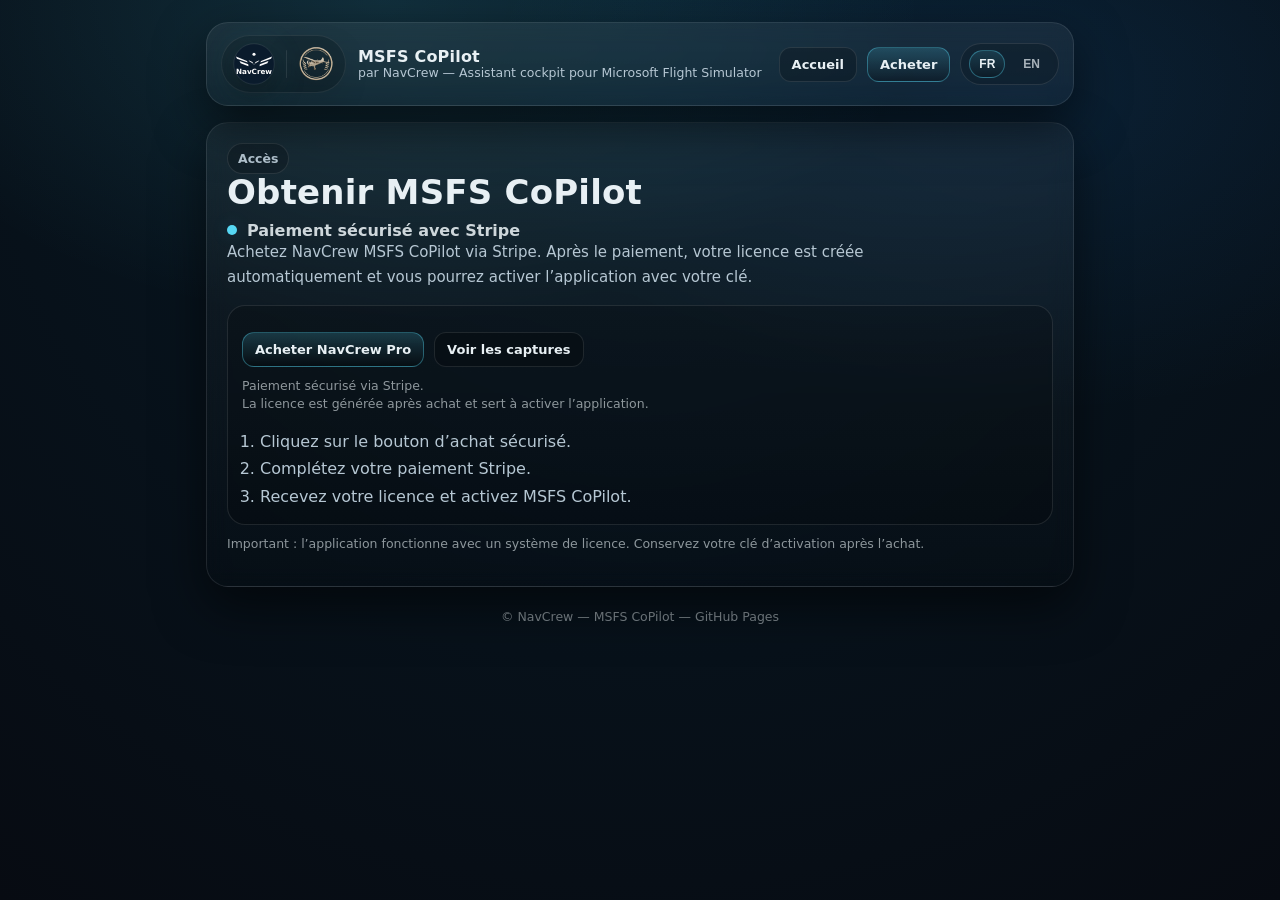
==== download.html @ f7ea8047 "Update download.html" ====
<!DOCTYPE html>
<html lang="fr">
<head>
  <meta charset="UTF-8" />
  <meta name="viewport" content="width=device-width, initial-scale=1" />
  <title>Téléchargement — MSFS CoPilot</title>
  <meta name="description" content="Téléchargement MSFS CoPilot — NavCrew" />
  <meta name="robots" content="noindex" />

  <style>
    :root{
      --bg0:#070b12;
      --bg1:#071a26;
      --stroke:rgba(255,255,255,.10);
      --text:#e8f0f4;
      --muted:#b6c7d3;
      --shadow: 0 20px 50px rgba(0,0,0,.55);
      --max:900px;
    }
    *{box-sizing:border-box}
    html,body{height:100%}
    body{
      margin:0;
      font-family:system-ui,-apple-system,Segoe UI,Roboto,Arial,sans-serif;
      color:var(--text);
      background:
        radial-gradient(900px 540px at 30% 0%, rgba(91,226,255,.12), transparent 60%),
        radial-gradient(900px 540px at 80% 10%, rgba(43,147,255,.10), transparent 60%),
        radial-gradient(circle at top, var(--bg1), var(--bg0));
      overflow-x:hidden;
    }
    a{color:inherit;text-decoration:none}
    .wrap{max-width:var(--max); margin:0 auto; padding:22px 16px 70px;}

    .top{
      display:flex; align-items:center; justify-content:space-between; gap:14px;
      padding:12px 14px;
      border:1px solid var(--stroke);
      border-radius:22px;
      background:linear-gradient(180deg, rgba(255,255,255,.06), rgba(255,255,255,.03));
      box-shadow:var(--shadow);
      backdrop-filter: blur(10px);
      position:sticky; top:12px; z-index:20;
    }
    .brand{display:flex; align-items:center; gap:12px; min-width:0;}
    .logos{
      display:flex; align-items:center; gap:10px;
      padding:6px 10px;
      border:1px solid rgba(255,255,255,.08);
      background:rgba(0,0,0,.16);
      border-radius:999px;
    }
    .logos .sep{width:1px;height:28px;background:rgba(255,255,255,.10);border-radius:99px;}
    .logoNC{
      width:44px;height:44px;object-fit:contain;border-radius:50%;
      filter: drop-shadow(0 10px 16px rgba(0,0,0,.55)) drop-shadow(0 0 18px rgba(91,226,255,.12));
      opacity:.99;
    }
    .logoApp{width:38px;height:38px;object-fit:contain;filter: drop-shadow(0 10px 16px rgba(0,0,0,.55));}
    .t{display:flex; flex-direction:column; min-width:0;}
    .name{font-weight:900; letter-spacing:.2px; line-height:1.08}
    .sub{color:var(--muted); font-size:12.5px; line-height:1.25; white-space:normal}

    .nav{display:flex; gap:10px; flex-wrap:wrap; justify-content:flex-end; align-items:center;}

    .btn{
      display:inline-flex; align-items:center; justify-content:center;
      padding:9px 12px; border-radius:12px; border:1px solid var(--stroke);
      background:rgba(0,0,0,.22); font-weight:800; font-size:13px;
      user-select:none;
      cursor:pointer;
    }
    .btn.primary{
      border-color:rgba(91,226,255,.35);
      background:linear-gradient(180deg, rgba(91,226,255,.18), rgba(0,0,0,.25));
      color:var(--text);
    }
    .btn.primary:hover{opacity:.93}

    .pill{
      display:inline-flex;
      padding:7px 10px;
      border-radius:999px;
      border:1px solid var(--stroke);
      background:rgba(0,0,0,.18);
      color:var(--muted);
      font-size:12.5px;
      font-weight:900;
    }

    .lang{
      display:flex; align-items:center; gap:8px;
      padding:6px 8px;
      border:1px solid rgba(255,255,255,.10);
      background:rgba(0,0,0,.18);
      border-radius:999px;
    }
    .lang button{
      appearance:none;
      border:1px solid transparent;
      background:transparent;
      color:rgba(232,240,244,.70);
      font-weight:900;
      font-size:12px;
      padding:6px 9px;
      border-radius:999px;
      cursor:pointer;
    }
    .lang button:hover{
      color:var(--text);
      border-color:var(--stroke);
      background:rgba(0,0,0,.18);
    }
    .lang button.active{
      color:var(--text);
      border-color:rgba(91,226,255,.35);
      background:linear-gradient(180deg, rgba(91,226,255,.14), rgba(0,0,0,.18));
    }

    .panel{
      margin-top:16px;
      border:1px solid var(--stroke);
      border-radius:22px;
      background:linear-gradient(180deg, rgba(255,255,255,.05), rgba(0,0,0,.12));
      box-shadow:var(--shadow);
      backdrop-filter: blur(10px);
      padding:20px;
    }

    h1{margin:0 0 10px; font-size:34px; letter-spacing:.2px; line-height:1.08}
    .lead{margin:0; color:var(--muted); font-size:15px; line-height:1.7; max-width:75ch;}

    .box{
      margin-top:14px;
      border:1px solid rgba(255,255,255,.10);
      background:rgba(0,0,0,.18);
      border-radius:18px;
      padding:14px;
    }
    .row{display:flex; gap:10px; flex-wrap:wrap; align-items:center; margin-top:12px;}
    .hint{color:rgba(232,240,244,.60); font-size:12.5px; line-height:1.5; margin-top:10px;}
    .status{
      display:flex; align-items:center; gap:10px;
      margin-top:10px;
      color:rgba(232,240,244,.88);
      font-weight:900;
    }
    .dot{
      width:10px; height:10px; border-radius:999px;
      background:rgba(91,226,255,.95);
      box-shadow: 0 0 18px rgba(91,226,255,.18);
    }
    code{
      background:rgba(255,255,255,.06);
      border:1px solid rgba(255,255,255,.10);
      padding:2px 6px;
      border-radius:8px;
      color:rgba(232,240,244,.85);
    }

    .steps{
      margin:14px 0 0;
      padding-left:18px;
      color:var(--muted);
      line-height:1.7;
    }

    footer{margin-top:22px; text-align:center; color:rgba(232,240,244,.55); font-size:12.5px}

    @media (max-width: 760px){
      .top{flex-direction:column; align-items:stretch; gap:10px;}
      .brand{width:100%;}
      .nav{width:100%; justify-content:space-between;}
      .btn{padding:8px 10px; border-radius:999px;}
    }
  </style>
</head>

<body>
  <div class="wrap">
    <div class="top">
      <div class="brand">
        <div class="logos" aria-label="NavCrew et MSFS CoPilot">
          <img class="logoNC" src="./navcrew-badge-round-name.svg" alt="NavCrew" />
          <span class="sep" aria-hidden="true"></span>
          <img class="logoApp" src="./logo.png" alt="Logo MSFS CoPilot" />
        </div>
        <div class="t">
          <div class="name">MSFS CoPilot</div>
          <div class="sub" data-i18n="header_sub">par NavCrew — Assistant cockpit pour Microsoft Flight Simulator</div>
        </div>
      </div>

      <div class="nav">
        <a class="btn" href="./index.html" data-i18n="nav_home">Accueil</a>
        <a class="btn primary" href="https://buy.stripe.com/bJefZg9vOaWG3oobXsbbG00" target="_blank" rel="noopener" data-i18n="nav_buy">Acheter</a>

        <div class="lang" aria-label="Language">
          <button type="button" id="btn-fr" class="active">FR</button>
          <button type="button" id="btn-en">EN</button>
        </div>
      </div>
    </div>

    <div class="panel">
      <div class="pill" data-i18n="pill">Accès</div>
      <h1 data-i18n="title">Obtenir MSFS CoPilot</h1>

      <div class="status"><span class="dot"></span><span data-i18n="status">Paiement sécurisé avec Stripe</span></div>

      <p class="lead" data-i18n="lead">
        Achetez NavCrew MSFS CoPilot via Stripe. Après le paiement, votre licence est créée automatiquement et vous pourrez activer l’application avec votre clé.
      </p>

      <div class="box">
        <div class="row">
          <a class="btn primary" href="https://buy.stripe.com/bJefZg9vOaWG3oobXsbbG00" target="_blank" rel="noopener" data-i18n="btn_buy">
            Acheter NavCrew Pro
          </a>
          <a class="btn" href="./screenshots.html" data-i18n="btn_screens">Voir les captures</a>
        </div>

        <div class="hint" data-i18n-html="hint">
          Paiement sécurisé via Stripe.<br/>
          La licence est générée après achat et sert à activer l’application.
        </div>

        <ol class="steps">
          <li data-i18n="step1">Cliquez sur le bouton d’achat sécurisé.</li>
          <li data-i18n="step2">Complétez votre paiement Stripe.</li>
          <li data-i18n="step3">Recevez votre licence et activez MSFS CoPilot.</li>
        </ol>
      </div>

      <p class="hint" data-i18n="note">
        Important : l’application fonctionne avec un système de licence. Conservez votre clé d’activation après l’achat.
      </p>
    </div>

    <footer data-i18n="footer">© NavCrew — MSFS CoPilot — GitHub Pages</footer>
  </div>

  <script>
    (function(){
      const translations = {
        fr: {
          header_sub: "par NavCrew — Assistant cockpit pour Microsoft Flight Simulator",
          nav_home: "Accueil",
          nav_buy: "Acheter",
          pill: "Accès",
          title: "Obtenir MSFS CoPilot",
          status: "Paiement sécurisé avec Stripe",
          lead: "Achetez NavCrew MSFS CoPilot via Stripe. Après le paiement, votre licence est créée automatiquement et vous pourrez activer l’application avec votre clé.",
          btn_buy: "Acheter NavCrew Pro",
          btn_screens: "Voir les captures",
          hint: "Paiement sécurisé via Stripe.<br/>La licence est générée après achat et sert à activer l’application.",
          step1: "Cliquez sur le bouton d’achat sécurisé.",
          step2: "Complétez votre paiement Stripe.",
          step3: "Recevez votre licence et activez MSFS CoPilot.",
          note: "Important : l’application fonctionne avec un système de licence. Conservez votre clé d’activation après l’achat.",
          footer: "© NavCrew — MSFS CoPilot — GitHub Pages"
        },
        en: {
          header_sub: "by NavCrew — Cockpit assistant for Microsoft Flight Simulator",
          nav_home: "Home",
          nav_buy: "Buy",
          pill: "Access",
          title: "Get MSFS CoPilot",
          status: "Secure payment with Stripe",
          lead: "Buy NavCrew MSFS CoPilot through Stripe. After payment, your license is created automatically and you can activate the app with your key.",
          btn_buy: "Buy NavCrew Pro",
          btn_screens: "View screenshots",
          hint: "Secure payment via Stripe.<br/>Your license is generated after purchase and is used to activate the application.",
          step1: "Click the secure purchase button.",
          step2: "Complete your Stripe payment.",
          step3: "Receive your license and activate MSFS CoPilot.",
          note: "Important: the application uses a license system. Keep your activation key after purchase.",
          footer: "© NavCrew — MSFS CoPilot — GitHub Pages"
        }
      };

      function applyLanguage(lang){
        const dict = translations[lang] || translations.fr;
        document.documentElement.setAttribute("lang", lang);

        document.querySelectorAll("[data-i18n]").forEach(el=>{
          const key = el.getAttribute("data-i18n");
          if(dict[key] !== undefined) el.textContent = dict[key];
        });

        document.querySelectorAll("[data-i18n-html]").forEach(el=>{
          const key = el.getAttribute("data-i18n-html");
          if(dict[key] !== undefined) el.innerHTML = dict[key];
        });

        const fr = document.getElementById("btn-fr");
        const en = document.getElementById("btn-en");
        if(fr && en){
          fr.classList.toggle("active", lang === "fr");
          en.classList.toggle("active", lang === "en");
        }

        try{ localStorage.setItem("msfs_lang", lang); }catch(e){}
      }

      function initLanguage(){
        let lang = "fr";
        try{ lang = localStorage.getItem("msfs_lang") || "fr"; }catch(e){}
        if(!translations[lang]) lang = "fr";
        applyLanguage(lang);
      }

      document.addEventListener("DOMContentLoaded", ()=>{
        initLanguage();
        const fr = document.getElementById("btn-fr");
        const en = document.getElementById("btn-en");
        if(fr) fr.addEventListener("click", ()=>applyLanguage("fr"));
        if(en) en.addEventListener("click", ()=>applyLanguage("en"));
      });
    })();
  </script>
</body>
</html>
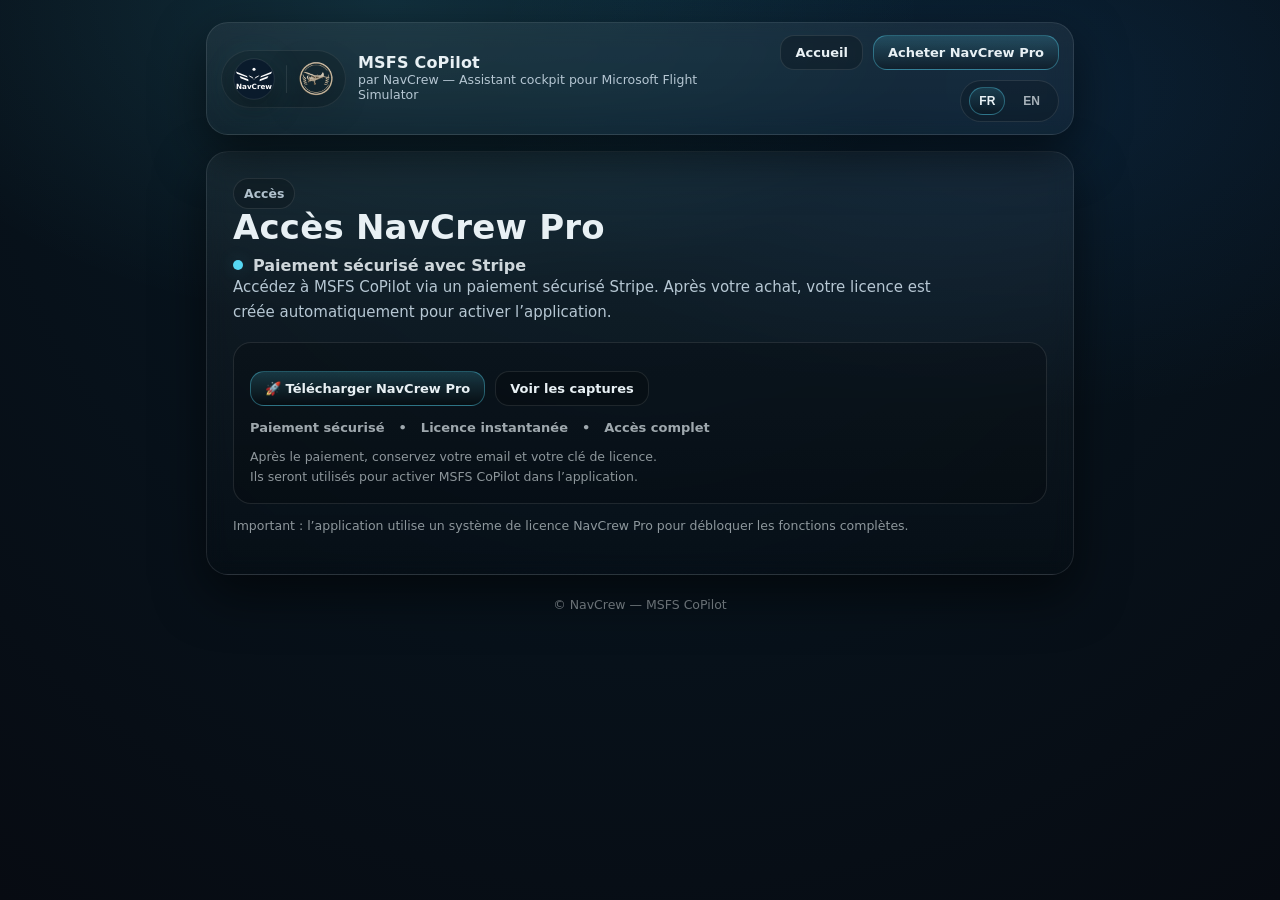
==== commit 6c90d0e2: "Update download.html" ====
--- a/download.html
+++ b/download.html
@@ -14,11 +14,13 @@
       --stroke:rgba(255,255,255,.10);
       --text:#e8f0f4;
       --muted:#b6c7d3;
-      --shadow: 0 20px 50px rgba(0,0,0,.55);
+      --shadow:0 20px 50px rgba(0,0,0,.55);
       --max:900px;
     }
+
     *{box-sizing:border-box}
     html,body{height:100%}
+
     body{
       margin:0;
       font-family:system-ui,-apple-system,Segoe UI,Roboto,Arial,sans-serif;
@@ -29,53 +31,123 @@
         radial-gradient(circle at top, var(--bg1), var(--bg0));
       overflow-x:hidden;
     }
+
     a{color:inherit;text-decoration:none}
-    .wrap{max-width:var(--max); margin:0 auto; padding:22px 16px 70px;}
+
+    .wrap{
+      max-width:var(--max);
+      margin:0 auto;
+      padding:22px 16px 70px;
+    }
 
     .top{
-      display:flex; align-items:center; justify-content:space-between; gap:14px;
+      display:flex;
+      align-items:center;
+      justify-content:space-between;
+      gap:14px;
       padding:12px 14px;
       border:1px solid var(--stroke);
       border-radius:22px;
       background:linear-gradient(180deg, rgba(255,255,255,.06), rgba(255,255,255,.03));
       box-shadow:var(--shadow);
-      backdrop-filter: blur(10px);
-      position:sticky; top:12px; z-index:20;
-    }
-    .brand{display:flex; align-items:center; gap:12px; min-width:0;}
+      backdrop-filter:blur(10px);
+      position:sticky;
+      top:12px;
+      z-index:20;
+    }
+
+    .brand{
+      display:flex;
+      align-items:center;
+      gap:12px;
+      min-width:0;
+    }
+
     .logos{
-      display:flex; align-items:center; gap:10px;
+      display:flex;
+      align-items:center;
+      gap:10px;
       padding:6px 10px;
       border:1px solid rgba(255,255,255,.08);
       background:rgba(0,0,0,.16);
       border-radius:999px;
     }
-    .logos .sep{width:1px;height:28px;background:rgba(255,255,255,.10);border-radius:99px;}
+
+    .logos .sep{
+      width:1px;
+      height:28px;
+      background:rgba(255,255,255,.10);
+      border-radius:99px;
+    }
+
     .logoNC{
-      width:44px;height:44px;object-fit:contain;border-radius:50%;
-      filter: drop-shadow(0 10px 16px rgba(0,0,0,.55)) drop-shadow(0 0 18px rgba(91,226,255,.12));
+      width:44px;
+      height:44px;
+      object-fit:contain;
+      border-radius:50%;
+      filter:drop-shadow(0 10px 16px rgba(0,0,0,.55)) drop-shadow(0 0 18px rgba(91,226,255,.12));
       opacity:.99;
     }
-    .logoApp{width:38px;height:38px;object-fit:contain;filter: drop-shadow(0 10px 16px rgba(0,0,0,.55));}
-    .t{display:flex; flex-direction:column; min-width:0;}
-    .name{font-weight:900; letter-spacing:.2px; line-height:1.08}
-    .sub{color:var(--muted); font-size:12.5px; line-height:1.25; white-space:normal}
-
-    .nav{display:flex; gap:10px; flex-wrap:wrap; justify-content:flex-end; align-items:center;}
+
+    .logoApp{
+      width:38px;
+      height:38px;
+      object-fit:contain;
+      filter:drop-shadow(0 10px 16px rgba(0,0,0,.55));
+    }
+
+    .t{
+      display:flex;
+      flex-direction:column;
+      min-width:0;
+    }
+
+    .name{
+      font-weight:900;
+      letter-spacing:.2px;
+      line-height:1.08;
+    }
+
+    .sub{
+      color:var(--muted);
+      font-size:12.5px;
+      line-height:1.25;
+      white-space:normal;
+    }
+
+    .nav{
+      display:flex;
+      gap:10px;
+      flex-wrap:wrap;
+      justify-content:flex-end;
+      align-items:center;
+    }
 
     .btn{
-      display:inline-flex; align-items:center; justify-content:center;
-      padding:9px 12px; border-radius:12px; border:1px solid var(--stroke);
-      background:rgba(0,0,0,.22); font-weight:800; font-size:13px;
+      display:inline-flex;
+      align-items:center;
+      justify-content:center;
+      padding:9px 14px;
+      border-radius:14px;
+      border:1px solid var(--stroke);
+      background:rgba(0,0,0,.22);
+      font-weight:800;
+      font-size:13px;
       user-select:none;
       cursor:pointer;
-    }
+      transition:opacity .15s ease, transform .15s ease, border-color .15s ease;
+    }
+
+    .btn:hover{
+      opacity:.96;
+      transform:translateY(-1px);
+    }
+
     .btn.primary{
       border-color:rgba(91,226,255,.35);
       background:linear-gradient(180deg, rgba(91,226,255,.18), rgba(0,0,0,.25));
       color:var(--text);
     }
-    .btn.primary:hover{opacity:.93}
 
     .pill{
       display:inline-flex;
@@ -89,12 +161,15 @@
     }
 
     .lang{
-      display:flex; align-items:center; gap:8px;
+      display:flex;
+      align-items:center;
+      gap:8px;
       padding:6px 8px;
       border:1px solid rgba(255,255,255,.10);
       background:rgba(0,0,0,.18);
       border-radius:999px;
     }
+
     .lang button{
       appearance:none;
       border:1px solid transparent;
@@ -106,11 +181,13 @@
       border-radius:999px;
       cursor:pointer;
     }
+
     .lang button:hover{
       color:var(--text);
       border-color:var(--stroke);
       background:rgba(0,0,0,.18);
     }
+
     .lang button.active{
       color:var(--text);
       border-color:rgba(91,226,255,.35);
@@ -123,55 +200,103 @@
       border-radius:22px;
       background:linear-gradient(180deg, rgba(255,255,255,.05), rgba(0,0,0,.12));
       box-shadow:var(--shadow);
-      backdrop-filter: blur(10px);
-      padding:20px;
-    }
-
-    h1{margin:0 0 10px; font-size:34px; letter-spacing:.2px; line-height:1.08}
-    .lead{margin:0; color:var(--muted); font-size:15px; line-height:1.7; max-width:75ch;}
+      backdrop-filter:blur(10px);
+      padding:26px;
+    }
+
+    h1{
+      margin:0 0 10px;
+      font-size:34px;
+      letter-spacing:.2px;
+      line-height:1.08;
+    }
+
+    .lead{
+      margin:0;
+      color:var(--muted);
+      font-size:15px;
+      line-height:1.7;
+      max-width:75ch;
+    }
 
     .box{
-      margin-top:14px;
+      margin-top:16px;
       border:1px solid rgba(255,255,255,.10);
       background:rgba(0,0,0,.18);
       border-radius:18px;
-      padding:14px;
-    }
-    .row{display:flex; gap:10px; flex-wrap:wrap; align-items:center; margin-top:12px;}
-    .hint{color:rgba(232,240,244,.60); font-size:12.5px; line-height:1.5; margin-top:10px;}
+      padding:16px;
+    }
+
+    .row{
+      display:flex;
+      gap:10px;
+      flex-wrap:wrap;
+      align-items:center;
+      margin-top:12px;
+    }
+
+    .hint{
+      color:rgba(232,240,244,.60);
+      font-size:12.5px;
+      line-height:1.6;
+      margin-top:12px;
+    }
+
     .status{
-      display:flex; align-items:center; gap:10px;
+      display:flex;
+      align-items:center;
+      gap:10px;
       margin-top:10px;
       color:rgba(232,240,244,.88);
       font-weight:900;
     }
+
     .dot{
-      width:10px; height:10px; border-radius:999px;
+      width:10px;
+      height:10px;
+      border-radius:999px;
       background:rgba(91,226,255,.95);
-      box-shadow: 0 0 18px rgba(91,226,255,.18);
-    }
-    code{
-      background:rgba(255,255,255,.06);
-      border:1px solid rgba(255,255,255,.10);
-      padding:2px 6px;
-      border-radius:8px;
-      color:rgba(232,240,244,.85);
-    }
-
-    .steps{
-      margin:14px 0 0;
-      padding-left:18px;
-      color:var(--muted);
-      line-height:1.7;
-    }
-
-    footer{margin-top:22px; text-align:center; color:rgba(232,240,244,.55); font-size:12.5px}
+      box-shadow:0 0 18px rgba(91,226,255,.18);
+    }
+
+    .features{
+      display:flex;
+      flex-wrap:wrap;
+      gap:14px;
+      margin-top:14px;
+      color:rgba(232,240,244,.68);
+      font-size:13px;
+      font-weight:700;
+    }
+
+    footer{
+      margin-top:22px;
+      text-align:center;
+      color:rgba(232,240,244,.55);
+      font-size:12.5px;
+    }
 
     @media (max-width: 760px){
-      .top{flex-direction:column; align-items:stretch; gap:10px;}
-      .brand{width:100%;}
-      .nav{width:100%; justify-content:space-between;}
-      .btn{padding:8px 10px; border-radius:999px;}
+      .top{
+        flex-direction:column;
+        align-items:stretch;
+        gap:10px;
+      }
+
+      .brand{width:100%}
+      .nav{
+        width:100%;
+        justify-content:space-between;
+      }
+
+      .btn{
+        padding:8px 10px;
+        border-radius:999px;
+      }
+
+      h1{
+        font-size:28px;
+      }
     }
   </style>
 </head>
@@ -193,7 +318,7 @@
 
       <div class="nav">
         <a class="btn" href="./index.html" data-i18n="nav_home">Accueil</a>
-        <a class="btn primary" href="https://buy.stripe.com/bJefZg9vOaWG3oobXsbbG00" target="_blank" rel="noopener" data-i18n="nav_buy">Acheter</a>
+        <a class="btn primary" href="https://buy.stripe.com/bJefZg9vOaWG3oobXsbbG00" target="_blank" rel="noopener" data-i18n="nav_buy">Acheter NavCrew Pro</a>
 
         <div class="lang" aria-label="Language">
           <button type="button" id="btn-fr" class="active">FR</button>
@@ -204,12 +329,16 @@
 
     <div class="panel">
       <div class="pill" data-i18n="pill">Accès</div>
-      <h1 data-i18n="title">Obtenir MSFS CoPilot</h1>
-
-      <div class="status"><span class="dot"></span><span data-i18n="status">Paiement sécurisé avec Stripe</span></div>
+
+      <h1 data-i18n="title">Accès NavCrew Pro</h1>
+
+      <div class="status">
+        <span class="dot"></span>
+        <span data-i18n="status">Paiement sécurisé avec Stripe</span>
+      </div>
 
       <p class="lead" data-i18n="lead">
-        Achetez NavCrew MSFS CoPilot via Stripe. Après le paiement, votre licence est créée automatiquement et vous pourrez activer l’application avec votre clé.
+        Accédez à MSFS CoPilot via un paiement sécurisé Stripe. Après votre achat, votre licence est créée automatiquement pour activer l’application.
       </p>
 
       <div class="box">
@@ -217,105 +346,118 @@
           <a class="btn primary" href="https://buy.stripe.com/bJefZg9vOaWG3oobXsbbG00" target="_blank" rel="noopener" data-i18n="btn_buy">
             Acheter NavCrew Pro
           </a>
-          <a class="btn" href="./screenshots.html" data-i18n="btn_screens">Voir les captures</a>
+
+          <a class="btn" href="./screenshots.html" data-i18n="btn_screens">
+            Voir les captures
+          </a>
+        </div>
+
+        <div class="features">
+          <span data-i18n="feature1">Paiement sécurisé</span>
+          <span>•</span>
+          <span data-i18n="feature2">Licence instantanée</span>
+          <span>•</span>
+          <span data-i18n="feature3">Accès complet</span>
         </div>
 
         <div class="hint" data-i18n-html="hint">
-          Paiement sécurisé via Stripe.<br/>
-          La licence est générée après achat et sert à activer l’application.
-        </div>
-
-        <ol class="steps">
-          <li data-i18n="step1">Cliquez sur le bouton d’achat sécurisé.</li>
-          <li data-i18n="step2">Complétez votre paiement Stripe.</li>
-          <li data-i18n="step3">Recevez votre licence et activez MSFS CoPilot.</li>
-        </ol>
+          Après le paiement, conservez votre email et votre clé de licence.<br/>
+          Ils seront utilisés pour activer MSFS CoPilot dans l’application.
+        </div>
       </div>
 
       <p class="hint" data-i18n="note">
-        Important : l’application fonctionne avec un système de licence. Conservez votre clé d’activation après l’achat.
+        Important : l’application utilise un système de licence NavCrew Pro pour débloquer les fonctions complètes.
       </p>
     </div>
 
-    <footer data-i18n="footer">© NavCrew — MSFS CoPilot — GitHub Pages</footer>
+    <footer data-i18n="footer">© NavCrew — MSFS CoPilot</footer>
   </div>
 
   <script>
-    (function(){
+    (function () {
       const translations = {
         fr: {
           header_sub: "par NavCrew — Assistant cockpit pour Microsoft Flight Simulator",
           nav_home: "Accueil",
-          nav_buy: "Acheter",
+          nav_buy: "Acheter NavCrew Pro",
           pill: "Accès",
-          title: "Obtenir MSFS CoPilot",
+          title: "Accès NavCrew Pro",
           status: "Paiement sécurisé avec Stripe",
-          lead: "Achetez NavCrew MSFS CoPilot via Stripe. Après le paiement, votre licence est créée automatiquement et vous pourrez activer l’application avec votre clé.",
-          btn_buy: "Acheter NavCrew Pro",
+          lead: "Accédez à MSFS CoPilot via un paiement sécurisé Stripe. Après votre achat, votre licence est créée automatiquement pour activer l’application.",
+          btn_buy: "🚀 Télécharger NavCrew Pro",
           btn_screens: "Voir les captures",
-          hint: "Paiement sécurisé via Stripe.<br/>La licence est générée après achat et sert à activer l’application.",
-          step1: "Cliquez sur le bouton d’achat sécurisé.",
-          step2: "Complétez votre paiement Stripe.",
-          step3: "Recevez votre licence et activez MSFS CoPilot.",
-          note: "Important : l’application fonctionne avec un système de licence. Conservez votre clé d’activation après l’achat.",
-          footer: "© NavCrew — MSFS CoPilot — GitHub Pages"
+          feature1: "Paiement sécurisé",
+          feature2: "Licence instantanée",
+          feature3: "Accès complet",
+          hint: "Après le paiement, conservez votre email et votre clé de licence.<br/>Ils seront utilisés pour activer MSFS CoPilot dans l’application.",
+          note: "Important : l’application utilise un système de licence NavCrew Pro pour débloquer les fonctions complètes.",
+          footer: "© NavCrew — MSFS CoPilot"
         },
         en: {
           header_sub: "by NavCrew — Cockpit assistant for Microsoft Flight Simulator",
           nav_home: "Home",
-          nav_buy: "Buy",
+          nav_buy: "Buy NavCrew Pro",
           pill: "Access",
-          title: "Get MSFS CoPilot",
+          title: "NavCrew Pro Access",
           status: "Secure payment with Stripe",
-          lead: "Buy NavCrew MSFS CoPilot through Stripe. After payment, your license is created automatically and you can activate the app with your key.",
-          btn_buy: "Buy NavCrew Pro",
+          lead: "Access MSFS CoPilot through secure Stripe checkout. After your purchase, your license is created automatically to activate the application.",
+          btn_buy: "🚀 Download NavCrew Pro",
           btn_screens: "View screenshots",
-          hint: "Secure payment via Stripe.<br/>Your license is generated after purchase and is used to activate the application.",
-          step1: "Click the secure purchase button.",
-          step2: "Complete your Stripe payment.",
-          step3: "Receive your license and activate MSFS CoPilot.",
-          note: "Important: the application uses a license system. Keep your activation key after purchase.",
-          footer: "© NavCrew — MSFS CoPilot — GitHub Pages"
+          feature1: "Secure payment",
+          feature2: "Instant license",
+          feature3: "Full access",
+          hint: "After payment, keep your email and license key.<br/>They will be used to activate MSFS CoPilot inside the application.",
+          note: "Important: the application uses a NavCrew Pro license system to unlock full features.",
+          footer: "© NavCrew — MSFS CoPilot"
         }
       };
 
-      function applyLanguage(lang){
+      function applyLanguage(lang) {
         const dict = translations[lang] || translations.fr;
         document.documentElement.setAttribute("lang", lang);
 
-        document.querySelectorAll("[data-i18n]").forEach(el=>{
+        document.querySelectorAll("[data-i18n]").forEach((el) => {
           const key = el.getAttribute("data-i18n");
-          if(dict[key] !== undefined) el.textContent = dict[key];
+          if (dict[key] !== undefined) el.textContent = dict[key];
         });
 
-        document.querySelectorAll("[data-i18n-html]").forEach(el=>{
+        document.querySelectorAll("[data-i18n-html]").forEach((el) => {
           const key = el.getAttribute("data-i18n-html");
-          if(dict[key] !== undefined) el.innerHTML = dict[key];
+          if (dict[key] !== undefined) el.innerHTML = dict[key];
         });
 
         const fr = document.getElementById("btn-fr");
         const en = document.getElementById("btn-en");
-        if(fr && en){
+
+        if (fr && en) {
           fr.classList.toggle("active", lang === "fr");
           en.classList.toggle("active", lang === "en");
         }
 
-        try{ localStorage.setItem("msfs_lang", lang); }catch(e){}
-      }
-
-      function initLanguage(){
+        try {
+          localStorage.setItem("msfs_lang", lang);
+        } catch (e) {}
+      }
+
+      function initLanguage() {
         let lang = "fr";
-        try{ lang = localStorage.getItem("msfs_lang") || "fr"; }catch(e){}
-        if(!translations[lang]) lang = "fr";
+        try {
+          lang = localStorage.getItem("msfs_lang") || "fr";
+        } catch (e) {}
+
+        if (!translations[lang]) lang = "fr";
         applyLanguage(lang);
       }
 
-      document.addEventListener("DOMContentLoaded", ()=>{
+      document.addEventListener("DOMContentLoaded", () => {
         initLanguage();
+
         const fr = document.getElementById("btn-fr");
         const en = document.getElementById("btn-en");
-        if(fr) fr.addEventListener("click", ()=>applyLanguage("fr"));
-        if(en) en.addEventListener("click", ()=>applyLanguage("en"));
+
+        if (fr) fr.addEventListener("click", () => applyLanguage("fr"));
+        if (en) en.addEventListener("click", () => applyLanguage("en"));
       });
     })();
   </script>
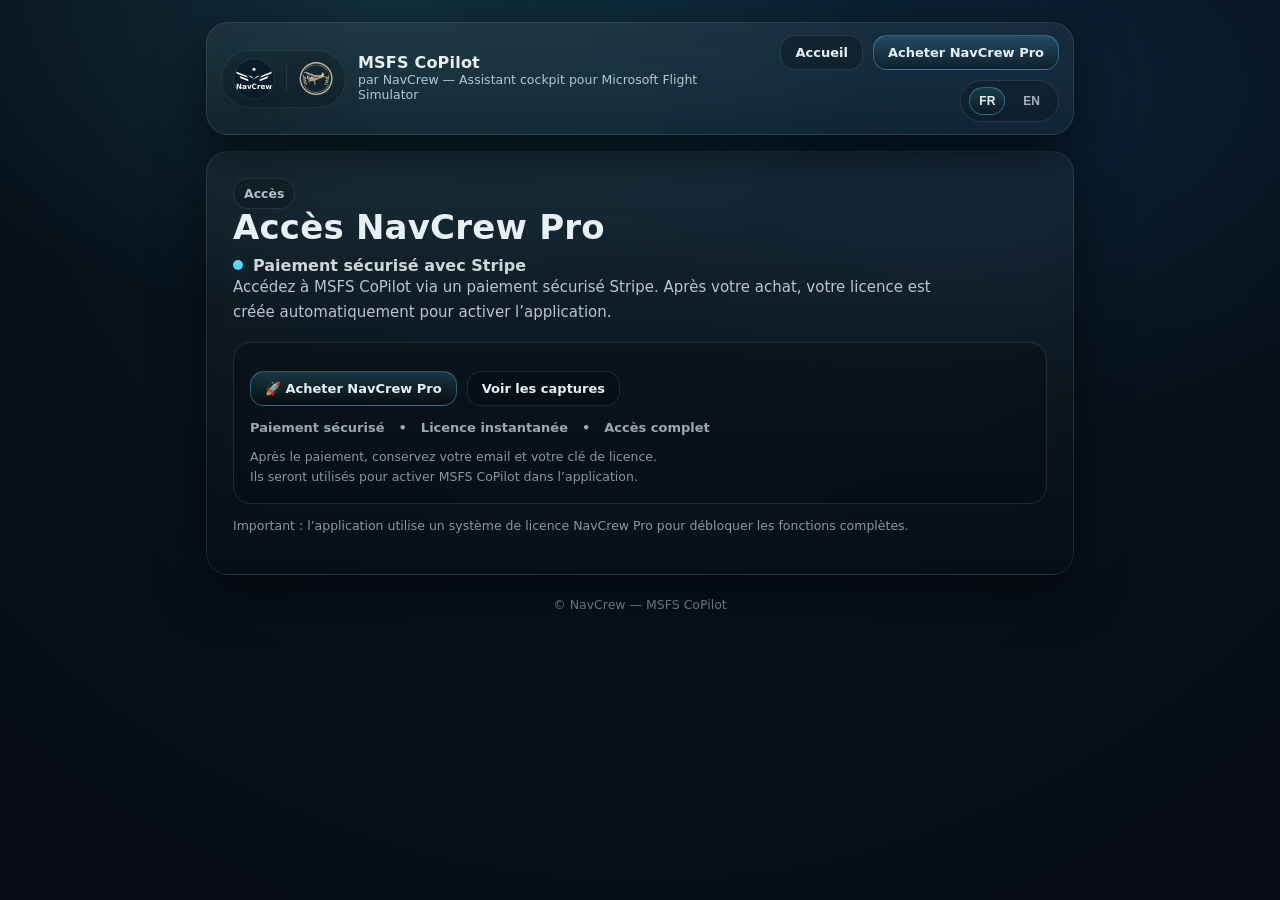
==== commit c896e670: "Update download.html" ====
--- a/download.html
+++ b/download.html
@@ -6,6 +6,15 @@
   <title>Téléchargement — MSFS CoPilot</title>
   <meta name="description" content="Téléchargement MSFS CoPilot — NavCrew" />
   <meta name="robots" content="noindex" />
+
+  <!-- Google Analytics -->
+  <script async src="https://www.googletagmanager.com/gtag/js?id=G-GPZQX5K71R"></script>
+  <script>
+    window.dataLayer = window.dataLayer || [];
+    function gtag(){dataLayer.push(arguments);}
+    gtag('js', new Date());
+    gtag('config', 'G-GPZQX5K71R');
+  </script>
 
   <style>
     :root{
@@ -318,7 +327,17 @@
 
       <div class="nav">
         <a class="btn" href="./index.html" data-i18n="nav_home">Accueil</a>
-        <a class="btn primary" href="https://buy.stripe.com/bJefZg9vOaWG3oobXsbbG00" target="_blank" rel="noopener" data-i18n="nav_buy">Acheter NavCrew Pro</a>
+
+        <a
+          class="btn primary"
+          href="https://buy.stripe.com/bJefZg9vOaWG3oobXsbbG00"
+          target="_blank"
+          rel="noopener"
+          data-i18n="nav_buy"
+          onclick="trackBeginCheckout('nav_top_buy')"
+        >
+          Acheter NavCrew Pro
+        </a>
 
         <div class="lang" aria-label="Language">
           <button type="button" id="btn-fr" class="active">FR</button>
@@ -343,11 +362,23 @@
 
       <div class="box">
         <div class="row">
-          <a class="btn primary" href="https://buy.stripe.com/bJefZg9vOaWG3oobXsbbG00" target="_blank" rel="noopener" data-i18n="btn_buy">
-            Acheter NavCrew Pro
+          <a
+            class="btn primary"
+            href="https://buy.stripe.com/bJefZg9vOaWG3oobXsbbG00"
+            target="_blank"
+            rel="noopener"
+            data-i18n="btn_buy"
+            onclick="trackBeginCheckout('main_buy_button')"
+          >
+            🚀 Acheter NavCrew Pro
           </a>
 
-          <a class="btn" href="./screenshots.html" data-i18n="btn_screens">
+          <a
+            class="btn"
+            href="./screenshots.html"
+            data-i18n="btn_screens"
+            onclick="trackScreenshotsClick()"
+          >
             Voir les captures
           </a>
         </div>
@@ -375,6 +406,31 @@
   </div>
 
   <script>
+    function trackCheckoutPageView() {
+      if (typeof gtag !== "function") return;
+      gtag('event', 'view_checkout_page', {
+        event_category: 'ecommerce',
+        event_label: 'NavCrew Checkout Page'
+      });
+    }
+
+    function trackBeginCheckout(buttonLocation) {
+      if (typeof gtag !== "function") return;
+      gtag('event', 'begin_checkout', {
+        event_category: 'ecommerce',
+        event_label: 'NavCrew Purchase',
+        button_location: buttonLocation
+      });
+    }
+
+    function trackScreenshotsClick() {
+      if (typeof gtag !== "function") return;
+      gtag('event', 'view_screenshots_click', {
+        event_category: 'engagement',
+        event_label: 'Screenshots Page'
+      });
+    }
+
     (function () {
       const translations = {
         fr: {
@@ -385,7 +441,7 @@
           title: "Accès NavCrew Pro",
           status: "Paiement sécurisé avec Stripe",
           lead: "Accédez à MSFS CoPilot via un paiement sécurisé Stripe. Après votre achat, votre licence est créée automatiquement pour activer l’application.",
-          btn_buy: "🚀 Télécharger NavCrew Pro",
+          btn_buy: "🚀 Acheter NavCrew Pro",
           btn_screens: "Voir les captures",
           feature1: "Paiement sécurisé",
           feature2: "Licence instantanée",
@@ -402,7 +458,7 @@
           title: "NavCrew Pro Access",
           status: "Secure payment with Stripe",
           lead: "Access MSFS CoPilot through secure Stripe checkout. After your purchase, your license is created automatically to activate the application.",
-          btn_buy: "🚀 Download NavCrew Pro",
+          btn_buy: "🚀 Buy NavCrew Pro",
           btn_screens: "View screenshots",
           feature1: "Secure payment",
           feature2: "Instant license",
@@ -452,6 +508,7 @@
 
       document.addEventListener("DOMContentLoaded", () => {
         initLanguage();
+        trackCheckoutPageView();
 
         const fr = document.getElementById("btn-fr");
         const en = document.getElementById("btn-en");
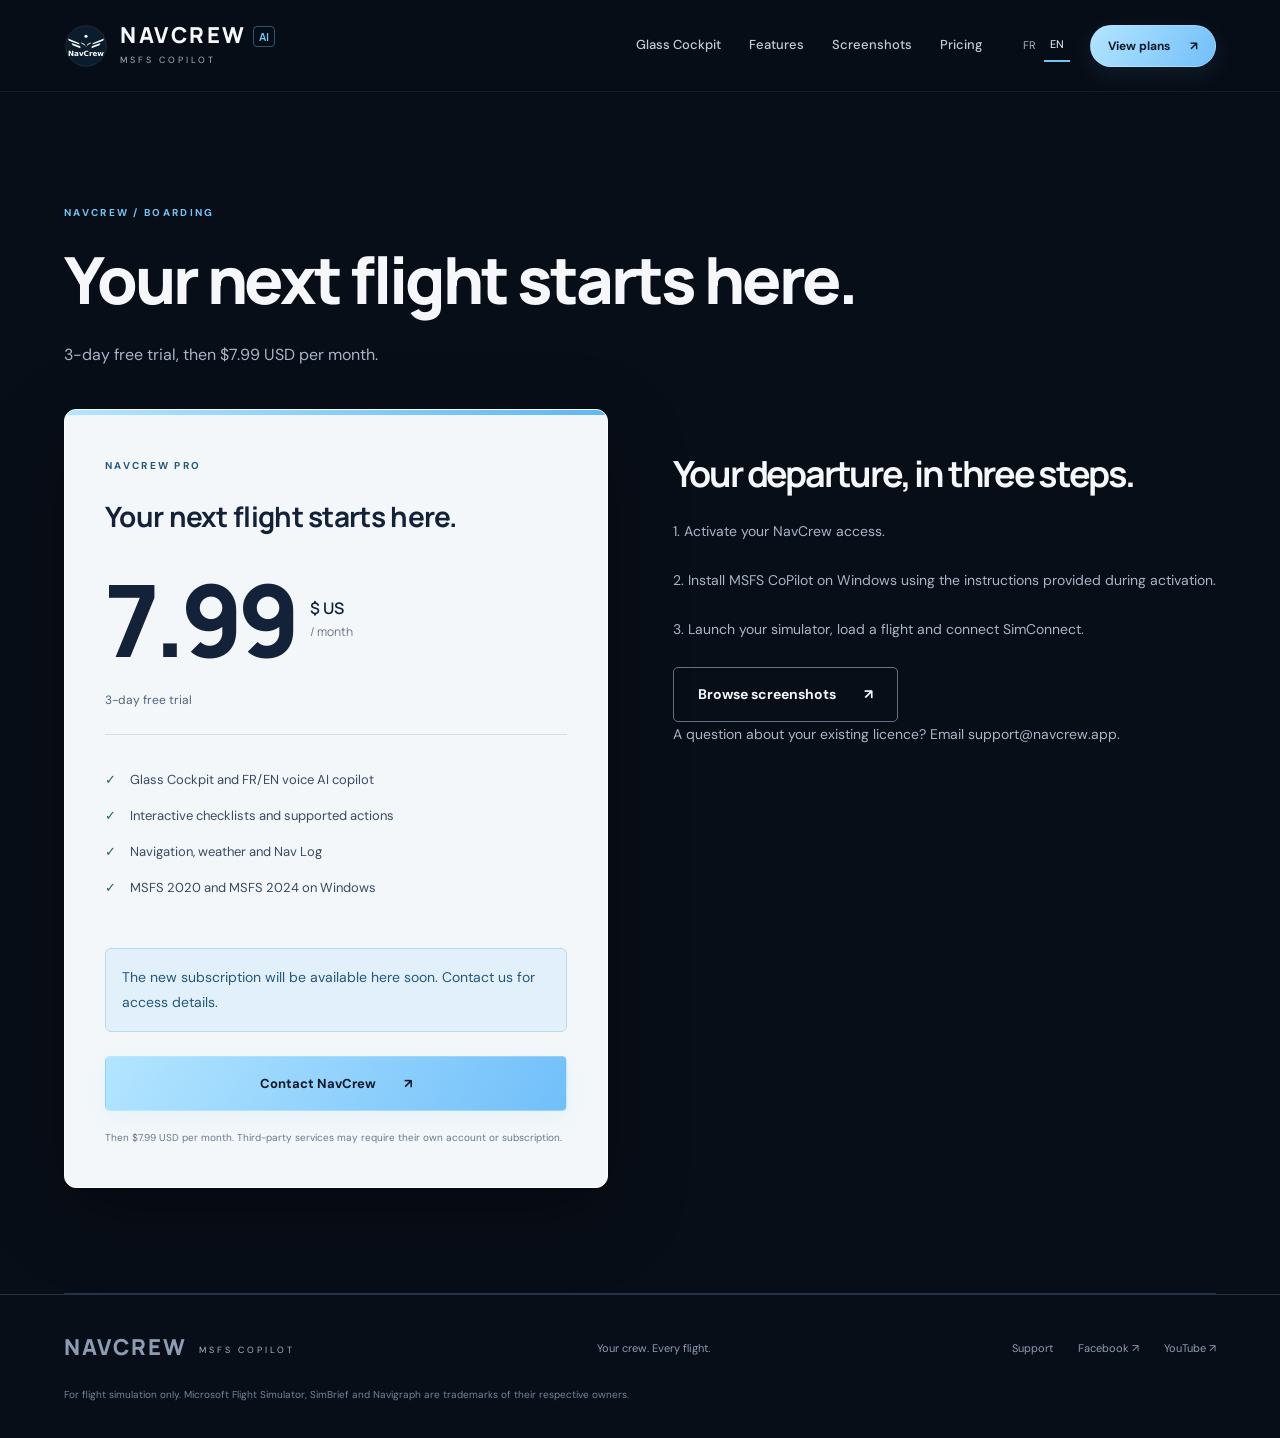
==== commit 3f8c3084: "Add files via upload" ====
--- a/download.html
+++ b/download.html
@@ -1,522 +1 @@
-<!DOCTYPE html>
-<html lang="fr">
-<head>
-  <meta charset="UTF-8" />
-  <meta name="viewport" content="width=device-width, initial-scale=1" />
-  <title>Téléchargement — MSFS CoPilot</title>
-  <meta name="description" content="Téléchargement MSFS CoPilot — NavCrew" />
-  <meta name="robots" content="noindex" />
-
-  <!-- Google Analytics -->
-  <script async src="https://www.googletagmanager.com/gtag/js?id=G-GPZQX5K71R"></script>
-  <script>
-    window.dataLayer = window.dataLayer || [];
-    function gtag(){dataLayer.push(arguments);}
-    gtag('js', new Date());
-    gtag('config', 'G-GPZQX5K71R');
-  </script>
-
-  <style>
-    :root{
-      --bg0:#070b12;
-      --bg1:#071a26;
-      --stroke:rgba(255,255,255,.10);
-      --text:#e8f0f4;
-      --muted:#b6c7d3;
-      --shadow:0 20px 50px rgba(0,0,0,.55);
-      --max:900px;
-    }
-
-    *{box-sizing:border-box}
-    html,body{height:100%}
-
-    body{
-      margin:0;
-      font-family:system-ui,-apple-system,Segoe UI,Roboto,Arial,sans-serif;
-      color:var(--text);
-      background:
-        radial-gradient(900px 540px at 30% 0%, rgba(91,226,255,.12), transparent 60%),
-        radial-gradient(900px 540px at 80% 10%, rgba(43,147,255,.10), transparent 60%),
-        radial-gradient(circle at top, var(--bg1), var(--bg0));
-      overflow-x:hidden;
-    }
-
-    a{color:inherit;text-decoration:none}
-
-    .wrap{
-      max-width:var(--max);
-      margin:0 auto;
-      padding:22px 16px 70px;
-    }
-
-    .top{
-      display:flex;
-      align-items:center;
-      justify-content:space-between;
-      gap:14px;
-      padding:12px 14px;
-      border:1px solid var(--stroke);
-      border-radius:22px;
-      background:linear-gradient(180deg, rgba(255,255,255,.06), rgba(255,255,255,.03));
-      box-shadow:var(--shadow);
-      backdrop-filter:blur(10px);
-      position:sticky;
-      top:12px;
-      z-index:20;
-    }
-
-    .brand{
-      display:flex;
-      align-items:center;
-      gap:12px;
-      min-width:0;
-    }
-
-    .logos{
-      display:flex;
-      align-items:center;
-      gap:10px;
-      padding:6px 10px;
-      border:1px solid rgba(255,255,255,.08);
-      background:rgba(0,0,0,.16);
-      border-radius:999px;
-    }
-
-    .logos .sep{
-      width:1px;
-      height:28px;
-      background:rgba(255,255,255,.10);
-      border-radius:99px;
-    }
-
-    .logoNC{
-      width:44px;
-      height:44px;
-      object-fit:contain;
-      border-radius:50%;
-      filter:drop-shadow(0 10px 16px rgba(0,0,0,.55)) drop-shadow(0 0 18px rgba(91,226,255,.12));
-      opacity:.99;
-    }
-
-    .logoApp{
-      width:38px;
-      height:38px;
-      object-fit:contain;
-      filter:drop-shadow(0 10px 16px rgba(0,0,0,.55));
-    }
-
-    .t{
-      display:flex;
-      flex-direction:column;
-      min-width:0;
-    }
-
-    .name{
-      font-weight:900;
-      letter-spacing:.2px;
-      line-height:1.08;
-    }
-
-    .sub{
-      color:var(--muted);
-      font-size:12.5px;
-      line-height:1.25;
-      white-space:normal;
-    }
-
-    .nav{
-      display:flex;
-      gap:10px;
-      flex-wrap:wrap;
-      justify-content:flex-end;
-      align-items:center;
-    }
-
-    .btn{
-      display:inline-flex;
-      align-items:center;
-      justify-content:center;
-      padding:9px 14px;
-      border-radius:14px;
-      border:1px solid var(--stroke);
-      background:rgba(0,0,0,.22);
-      font-weight:800;
-      font-size:13px;
-      user-select:none;
-      cursor:pointer;
-      transition:opacity .15s ease, transform .15s ease, border-color .15s ease;
-    }
-
-    .btn:hover{
-      opacity:.96;
-      transform:translateY(-1px);
-    }
-
-    .btn.primary{
-      border-color:rgba(91,226,255,.35);
-      background:linear-gradient(180deg, rgba(91,226,255,.18), rgba(0,0,0,.25));
-      color:var(--text);
-    }
-
-    .pill{
-      display:inline-flex;
-      padding:7px 10px;
-      border-radius:999px;
-      border:1px solid var(--stroke);
-      background:rgba(0,0,0,.18);
-      color:var(--muted);
-      font-size:12.5px;
-      font-weight:900;
-    }
-
-    .lang{
-      display:flex;
-      align-items:center;
-      gap:8px;
-      padding:6px 8px;
-      border:1px solid rgba(255,255,255,.10);
-      background:rgba(0,0,0,.18);
-      border-radius:999px;
-    }
-
-    .lang button{
-      appearance:none;
-      border:1px solid transparent;
-      background:transparent;
-      color:rgba(232,240,244,.70);
-      font-weight:900;
-      font-size:12px;
-      padding:6px 9px;
-      border-radius:999px;
-      cursor:pointer;
-    }
-
-    .lang button:hover{
-      color:var(--text);
-      border-color:var(--stroke);
-      background:rgba(0,0,0,.18);
-    }
-
-    .lang button.active{
-      color:var(--text);
-      border-color:rgba(91,226,255,.35);
-      background:linear-gradient(180deg, rgba(91,226,255,.14), rgba(0,0,0,.18));
-    }
-
-    .panel{
-      margin-top:16px;
-      border:1px solid var(--stroke);
-      border-radius:22px;
-      background:linear-gradient(180deg, rgba(255,255,255,.05), rgba(0,0,0,.12));
-      box-shadow:var(--shadow);
-      backdrop-filter:blur(10px);
-      padding:26px;
-    }
-
-    h1{
-      margin:0 0 10px;
-      font-size:34px;
-      letter-spacing:.2px;
-      line-height:1.08;
-    }
-
-    .lead{
-      margin:0;
-      color:var(--muted);
-      font-size:15px;
-      line-height:1.7;
-      max-width:75ch;
-    }
-
-    .box{
-      margin-top:16px;
-      border:1px solid rgba(255,255,255,.10);
-      background:rgba(0,0,0,.18);
-      border-radius:18px;
-      padding:16px;
-    }
-
-    .row{
-      display:flex;
-      gap:10px;
-      flex-wrap:wrap;
-      align-items:center;
-      margin-top:12px;
-    }
-
-    .hint{
-      color:rgba(232,240,244,.60);
-      font-size:12.5px;
-      line-height:1.6;
-      margin-top:12px;
-    }
-
-    .status{
-      display:flex;
-      align-items:center;
-      gap:10px;
-      margin-top:10px;
-      color:rgba(232,240,244,.88);
-      font-weight:900;
-    }
-
-    .dot{
-      width:10px;
-      height:10px;
-      border-radius:999px;
-      background:rgba(91,226,255,.95);
-      box-shadow:0 0 18px rgba(91,226,255,.18);
-    }
-
-    .features{
-      display:flex;
-      flex-wrap:wrap;
-      gap:14px;
-      margin-top:14px;
-      color:rgba(232,240,244,.68);
-      font-size:13px;
-      font-weight:700;
-    }
-
-    footer{
-      margin-top:22px;
-      text-align:center;
-      color:rgba(232,240,244,.55);
-      font-size:12.5px;
-    }
-
-    @media (max-width: 760px){
-      .top{
-        flex-direction:column;
-        align-items:stretch;
-        gap:10px;
-      }
-
-      .brand{width:100%}
-      .nav{
-        width:100%;
-        justify-content:space-between;
-      }
-
-      .btn{
-        padding:8px 10px;
-        border-radius:999px;
-      }
-
-      h1{
-        font-size:28px;
-      }
-    }
-  </style>
-</head>
-
-<body>
-  <div class="wrap">
-    <div class="top">
-      <div class="brand">
-        <div class="logos" aria-label="NavCrew et MSFS CoPilot">
-          <img class="logoNC" src="./navcrew-badge-round-name.svg" alt="NavCrew" />
-          <span class="sep" aria-hidden="true"></span>
-          <img class="logoApp" src="./logo.png" alt="Logo MSFS CoPilot" />
-        </div>
-        <div class="t">
-          <div class="name">MSFS CoPilot</div>
-          <div class="sub" data-i18n="header_sub">par NavCrew — Assistant cockpit pour Microsoft Flight Simulator</div>
-        </div>
-      </div>
-
-      <div class="nav">
-        <a class="btn" href="./index.html" data-i18n="nav_home">Accueil</a>
-
-        <a
-          class="btn primary"
-          href="https://buy.stripe.com/bJefZg9vOaWG3oobXsbbG00"
-          target="_blank"
-          rel="noopener"
-          data-i18n="nav_buy"
-          onclick="trackBeginCheckout('nav_top_buy')"
-        >
-          Acheter NavCrew Pro
-        </a>
-
-        <div class="lang" aria-label="Language">
-          <button type="button" id="btn-fr" class="active">FR</button>
-          <button type="button" id="btn-en">EN</button>
-        </div>
-      </div>
-    </div>
-
-    <div class="panel">
-      <div class="pill" data-i18n="pill">Accès</div>
-
-      <h1 data-i18n="title">Accès NavCrew Pro</h1>
-
-      <div class="status">
-        <span class="dot"></span>
-        <span data-i18n="status">Paiement sécurisé avec Stripe</span>
-      </div>
-
-      <p class="lead" data-i18n="lead">
-        Accédez à MSFS CoPilot via un paiement sécurisé Stripe. Après votre achat, votre licence est créée automatiquement pour activer l’application.
-      </p>
-
-      <div class="box">
-        <div class="row">
-          <a
-            class="btn primary"
-            href="https://buy.stripe.com/bJefZg9vOaWG3oobXsbbG00"
-            target="_blank"
-            rel="noopener"
-            data-i18n="btn_buy"
-            onclick="trackBeginCheckout('main_buy_button')"
-          >
-            🚀 Acheter NavCrew Pro
-          </a>
-
-          <a
-            class="btn"
-            href="./screenshots.html"
-            data-i18n="btn_screens"
-            onclick="trackScreenshotsClick()"
-          >
-            Voir les captures
-          </a>
-        </div>
-
-        <div class="features">
-          <span data-i18n="feature1">Paiement sécurisé</span>
-          <span>•</span>
-          <span data-i18n="feature2">Licence instantanée</span>
-          <span>•</span>
-          <span data-i18n="feature3">Accès complet</span>
-        </div>
-
-        <div class="hint" data-i18n-html="hint">
-          Après le paiement, conservez votre email et votre clé de licence.<br/>
-          Ils seront utilisés pour activer MSFS CoPilot dans l’application.
-        </div>
-      </div>
-
-      <p class="hint" data-i18n="note">
-        Important : l’application utilise un système de licence NavCrew Pro pour débloquer les fonctions complètes.
-      </p>
-    </div>
-
-    <footer data-i18n="footer">© NavCrew — MSFS CoPilot</footer>
-  </div>
-
-  <script>
-    function trackCheckoutPageView() {
-      if (typeof gtag !== "function") return;
-      gtag('event', 'view_checkout_page', {
-        event_category: 'ecommerce',
-        event_label: 'NavCrew Checkout Page'
-      });
-    }
-
-    function trackBeginCheckout(buttonLocation) {
-      if (typeof gtag !== "function") return;
-      gtag('event', 'begin_checkout', {
-        event_category: 'ecommerce',
-        event_label: 'NavCrew Purchase',
-        button_location: buttonLocation
-      });
-    }
-
-    function trackScreenshotsClick() {
-      if (typeof gtag !== "function") return;
-      gtag('event', 'view_screenshots_click', {
-        event_category: 'engagement',
-        event_label: 'Screenshots Page'
-      });
-    }
-
-    (function () {
-      const translations = {
-        fr: {
-          header_sub: "par NavCrew — Assistant cockpit pour Microsoft Flight Simulator",
-          nav_home: "Accueil",
-          nav_buy: "Acheter NavCrew Pro",
-          pill: "Accès",
-          title: "Accès NavCrew Pro",
-          status: "Paiement sécurisé avec Stripe",
-          lead: "Accédez à MSFS CoPilot via un paiement sécurisé Stripe. Après votre achat, votre licence est créée automatiquement pour activer l’application.",
-          btn_buy: "🚀 Acheter NavCrew Pro",
-          btn_screens: "Voir les captures",
-          feature1: "Paiement sécurisé",
-          feature2: "Licence instantanée",
-          feature3: "Accès complet",
-          hint: "Après le paiement, conservez votre email et votre clé de licence.<br/>Ils seront utilisés pour activer MSFS CoPilot dans l’application.",
-          note: "Important : l’application utilise un système de licence NavCrew Pro pour débloquer les fonctions complètes.",
-          footer: "© NavCrew — MSFS CoPilot"
-        },
-        en: {
-          header_sub: "by NavCrew — Cockpit assistant for Microsoft Flight Simulator",
-          nav_home: "Home",
-          nav_buy: "Buy NavCrew Pro",
-          pill: "Access",
-          title: "NavCrew Pro Access",
-          status: "Secure payment with Stripe",
-          lead: "Access MSFS CoPilot through secure Stripe checkout. After your purchase, your license is created automatically to activate the application.",
-          btn_buy: "🚀 Buy NavCrew Pro",
-          btn_screens: "View screenshots",
-          feature1: "Secure payment",
-          feature2: "Instant license",
-          feature3: "Full access",
-          hint: "After payment, keep your email and license key.<br/>They will be used to activate MSFS CoPilot inside the application.",
-          note: "Important: the application uses a NavCrew Pro license system to unlock full features.",
-          footer: "© NavCrew — MSFS CoPilot"
-        }
-      };
-
-      function applyLanguage(lang) {
-        const dict = translations[lang] || translations.fr;
-        document.documentElement.setAttribute("lang", lang);
-
-        document.querySelectorAll("[data-i18n]").forEach((el) => {
-          const key = el.getAttribute("data-i18n");
-          if (dict[key] !== undefined) el.textContent = dict[key];
-        });
-
-        document.querySelectorAll("[data-i18n-html]").forEach((el) => {
-          const key = el.getAttribute("data-i18n-html");
-          if (dict[key] !== undefined) el.innerHTML = dict[key];
-        });
-
-        const fr = document.getElementById("btn-fr");
-        const en = document.getElementById("btn-en");
-
-        if (fr && en) {
-          fr.classList.toggle("active", lang === "fr");
-          en.classList.toggle("active", lang === "en");
-        }
-
-        try {
-          localStorage.setItem("msfs_lang", lang);
-        } catch (e) {}
-      }
-
-      function initLanguage() {
-        let lang = "fr";
-        try {
-          lang = localStorage.getItem("msfs_lang") || "fr";
-        } catch (e) {}
-
-        if (!translations[lang]) lang = "fr";
-        applyLanguage(lang);
-      }
-
-      document.addEventListener("DOMContentLoaded", () => {
-        initLanguage();
-        trackCheckoutPageView();
-
-        const fr = document.getElementById("btn-fr");
-        const en = document.getElementById("btn-en");
-
-        if (fr) fr.addEventListener("click", () => applyLanguage("fr"));
-        if (en) en.addEventListener("click", () => applyLanguage("en"));
-      });
-    })();
-  </script>
-</body>
-</html>
+<!doctype html><html lang="fr"><head><meta charset="utf-8"><meta name="viewport" content="width=device-width, initial-scale=1"><title>NavCrew — Votre accès</title><meta name="description" content="NavCrew MSFS CoPilot : Glass Cockpit, copilote IA vocal FR/EN, SimConnect, checklists et navigation pour MSFS 2020/2024. 7,99 $ US/mois, 3 jours d’essai gratuit."><link rel="icon" href="favicon.ico"><link rel="apple-touch-icon" href="apple-touch-icon.png"><link rel="manifest" href="site.webmanifest"><meta name="theme-color" content="#080e18"><meta property="og:title" content="NavCrew — MSFS CoPilot"><meta property="og:description" content="Glass Cockpit · AI copilot FR/EN · MSFS 2020 / 2024 · $7.99 USD/month · 3-day free trial"><meta property="og:image" content="https://navcrew.app/og-image.png"><meta property="og:type" content="website"><meta property="og:url" content="https://navcrew.app/"><meta name="twitter:card" content="summary_large_image"><link rel="stylesheet" href="presentation.css"><link rel="stylesheet" href="art-direction.css"><script src="site.js" defer></script><script async src="https://www.googletagmanager.com/gtag/js?id=G-GPZQX5K71R"></script><script>window.dataLayer=window.dataLayer||[];function gtag(){dataLayer.push(arguments)}gtag('js',new Date());gtag('config','G-GPZQX5K71R');</script></head><body><a class="skip" href="#main"><span data-en="Skip to content">Aller au contenu</span></a><header><a class="brand" href="index.html" aria-label="NavCrew — accueil"><img src="navcrew-badge-round-name.svg" alt="" width="46" height="46"><span>NAVCREW <b class="brand-ai">AI</b><small>MSFS COPILOT</small></span></a><nav aria-label="Navigation"><a href="index.html#glass"><span data-en="Glass Cockpit">Glass Cockpit</span></a><a href="index.html#fonctions"><span data-en="Features">Fonctions</span></a><a href="index.html#captures"><span data-en="Screenshots">Captures</span></a><a href="index.html#tarifs"><span data-en="Pricing">Tarifs</span></a></nav><div class="nav-actions"><div class="languages" aria-label="Language"><button data-lang="fr" aria-pressed="true">FR</button><button data-lang="en" aria-pressed="false">EN</button></div><a class="button primary" href="index.html#tarifs"><span data-en="View plans">Découvrir l’offre</span> <span aria-hidden="true">↗</span></a></div></header><main id="main" class="download-page"><section><span class="eyebrow">NAVCREW / BOARDING</span><h1><span data-en="Your next flight starts here.">Votre prochain vol commence ici.</span></h1><p><span data-en="3-day free trial, then $7.99 USD per month.">3 jours d’essai gratuit, puis 7,99 $ US par mois.</span></p><div class="download-layout"><div class="price-card"><span class="eyebrow">NAVCREW PRO</span><h3><span data-en="Your next flight starts here.">Votre prochain vol commence ici.</span></h3><div class="price"><span data-en="7.99">7,99</span> <span>$ US <small>/ <span data-en="month">mois</span></small></span></div><p class="trial"><span data-en="3-day free trial">3 jours d’essai gratuit</span></p><ul><li><span data-en="Glass Cockpit and FR/EN voice AI copilot">Glass Cockpit et copilote IA vocal FR/EN</span></li><li><span data-en="Interactive checklists and supported actions">Checklists interactives et actions prises en charge</span></li><li><span data-en="Navigation, weather and Nav Log">Navigation, météo et Nav Log</span></li><li><span data-en="MSFS 2020 and MSFS 2024 on Windows">MSFS 2020 et MSFS 2024 sur Windows</span></li></ul><div id="checkout-area"><p class="checkout-pending"><span data-en="The new subscription will be available here soon. Contact us for access details.">Le nouvel abonnement sera disponible ici prochainement. Contactez-nous pour connaître les modalités d’accès.</span></p><a class="button primary" href="mailto:support@navcrew.app"><span data-en="Contact NavCrew">Contacter NavCrew</span> <span aria-hidden="true">↗</span></a></div><p><span data-en="Then $7.99 USD per month. Third-party services may require their own account or subscription.">Puis 7,99 $ US par mois. Les services tiers peuvent nécessiter leur propre compte ou abonnement.</span></p></div><div><h2><span data-en="Your departure, in three steps.">Votre départ, en trois étapes.</span></h2><p><span data-en="1. Activate your NavCrew access.">1. Activez votre accès NavCrew.</span></p><p><span data-en="2. Install MSFS CoPilot on Windows using the instructions provided during activation.">2. Installez MSFS CoPilot sur Windows avec les instructions fournies lors de l’activation.</span></p><p><span data-en="3. Launch your simulator, load a flight and connect SimConnect.">3. Lancez votre simulateur, chargez un vol et connectez SimConnect.</span></p><a class="button secondary" href="screenshots.html"><span data-en="Browse screenshots">Parcourir les captures</span> <span aria-hidden="true">↗</span></a><p><span data-en="A question about your existing licence? Email support@navcrew.app.">Une question sur votre licence existante ? Écrivez à support@navcrew.app.</span></p></div></div></section></main><footer><div class="brand">NAVCREW <small>MSFS COPILOT</small></div><div><span data-en="Your crew. Every flight.">Votre équipage. Chaque vol.</span></div><div class="footer-links"><a href="mailto:support@navcrew.app">Support</a><a href="https://www.facebook.com/profile.php?id=61586725481020">Facebook ↗</a><a href="https://www.youtube.com/@navcrewapp">YouTube ↗</a></div><p class="fine"><span data-en="For flight simulation only. Microsoft Flight Simulator, SimBrief and Navigraph are trademarks of their respective owners.">Pour la simulation de vol uniquement. Microsoft Flight Simulator, SimBrief et Navigraph sont des marques de leurs propriétaires respectifs.</span></p></footer></body></html>
--- a/presentation.css
+++ b/presentation.css
@@ -0,0 +1,11 @@
+@import url('https://fonts.googleapis.com/css2?family=DM+Sans:wght@400;500;600;700&family=Manrope:wght@400;500;600;700;800&display=swap');
+:root{--bg:#080e18;--panel:#101a28;--line:#253040;--text:#f5f7fb;--muted:#aab5c6;--gold:#71c6f4;--accent:#71c6f4;--display:'Manrope',Arial,sans-serif;--mono:'DM Sans',Arial,sans-serif}*{box-sizing:border-box}html{scroll-behavior:smooth;scroll-padding-top:110px}body{margin:0;background:var(--bg);color:var(--text);font:16px/1.7 'DM Sans',Arial,sans-serif}a{color:inherit;text-decoration:none}button{font:inherit;cursor:pointer}a,button,summary{touch-action:manipulation}a:focus-visible,button:focus-visible,summary:focus-visible{outline:3px solid var(--accent);outline-offset:5px}[hidden]{display:none!important}::selection{background:#71c6f4;color:#080e18}.skip{position:fixed;top:-100px;padding:15px;background:var(--accent);color:#080e18;z-index:30}.skip:focus{top:0}header{min-height:92px;padding:20px 5%;display:flex;align-items:center;gap:35px;border-bottom:1px solid #ffffff12;background:#080e18f5;position:sticky;top:0;z-index:20;backdrop-filter:blur(18px)}.brand{display:flex;align-items:center;gap:12px;font:800 22px/1.15 var(--display);letter-spacing:2px;white-space:nowrap}.brand img{width:44px;height:44px}.brand small{display:block;font:9px/1.7 'DM Sans',sans-serif;letter-spacing:3px;color:var(--muted);margin-top:5px}nav{margin-left:auto;display:flex;gap:28px;font-size:13px;font-weight:500;color:#c4cbd7}nav a:hover{color:white}.nav-actions{display:flex;align-items:center;gap:20px}.languages{display:flex;gap:2px}.languages button{color:#aab5c6;border:0;background:none;padding:6px;font-size:11px}.languages button[aria-pressed=true]{color:#fff;border-bottom:2px solid var(--accent)}.button{display:inline-flex;align-items:center;justify-content:center;gap:28px;padding:15px 22px;border-radius:6px;min-height:52px;font-size:14px;font-weight:700;line-height:1.5;transition:background .2s,transform .2s}.button:hover{transform:translateY(-2px)}.primary{color:#111927;background:var(--accent);box-shadow:0 4px 20px #71c6f410}.primary:hover{background:#9edcff}.secondary{color:var(--text);border:1px solid #657083;background:transparent}.secondary:hover{background:#ffffff0b}.nav-actions .button{padding:10px 17px;min-height:42px;font-size:12px;gap:20px}.text-link{display:inline-flex;gap:18px;align-items:center;padding:8px 0;font-size:14px;font-weight:600;border-bottom:1px solid #697486}.text-link:hover{color:var(--accent)}main{max-width:1440px;margin:auto;padding:0 5%}section{padding:105px 0;border-bottom:1px solid var(--line)}.eyebrow{font-size:10px;letter-spacing:2.3px;font-weight:700;color:var(--accent);line-height:1.6}.status-dot{display:inline-block;width:6px;height:6px;border-radius:50%;background:#8ee4b9;box-shadow:0 0 0 4px #8ee4b910;margin-right:10px;vertical-align:middle}h1,h2,h3{font-family:var(--display);font-weight:700;line-height:1.1;letter-spacing:-2px;margin:20px 0 25px}h1{font-size:clamp(72px,8vw,116px);font-weight:800;letter-spacing:-6px}h2{font-size:clamp(36px,4vw,54px);letter-spacing:-2.2px}h3{font-size:23px;letter-spacing:-.7px;line-height:1.3}em{font-style:normal;color:var(--accent)}p{color:var(--muted);line-height:1.8;margin:0 0 24px}.hero{padding:68px 0 55px;display:grid;grid-template-columns:1.05fr 1fr;gap:90px;align-items:center;border:0}.hero h1{margin:22px 0 25px}.hero-copy>p{font:500 24px/1.45 var(--display);color:#b8c4d5;letter-spacing:-.5px;margin:0}.hero-pitch{padding-top:25px}.hero-pitch h2{font-size:35px;letter-spacing:-1.2px;margin:18px 0 23px;line-height:1.3}.hero-pitch>p{max-width:510px;font-size:15px}.hero-buttons{display:flex;align-items:flex-start;flex-direction:column;gap:12px;margin:26px 0 15px}.hero-buttons .text-link{font-size:12px;border:0;color:#bac6d8}.offer-line{font-size:11px!important;color:#8e9aaf!important;margin:0!important}.product-showcase{padding:0;border:1px solid #394558;border-radius:10px;overflow:hidden;box-shadow:0 30px 90px #0005;scroll-margin-top:110px}.product-topline{display:flex;justify-content:space-between;gap:20px;align-items:center;padding:16px 22px;background:#141e2c;font-size:9px;letter-spacing:1.2px;color:#b6c4d8}.product-topline a{white-space:nowrap;letter-spacing:0;font-size:11px;color:#eff4fd}.product-image{display:block;background:#02070d;padding:0}.product-image img{display:block;width:100%;height:auto}.product-caption{display:flex;gap:20px;align-items:center;font-size:10px;padding:14px 22px;background:#111b28;color:#899ab2}.product-caption strong{letter-spacing:1.5px;font-size:9px;color:#e2e9f5}.caption-end{margin-left:auto;font-size:9px;letter-spacing:1px}.compat-strip{display:flex;align-items:center;justify-content:space-between;gap:25px;padding:35px 0 45px;border-bottom:1px solid var(--line);color:#b7c1d0}.compat-strip>span:first-child{font-size:8px;letter-spacing:1.6px;color:#7b8ba2;max-width:95px}.compat-strip strong{font:600 17px var(--display);letter-spacing:-.3px}.compat-strip i{color:#607089;font-style:normal}.voice-proof{font-size:15px;letter-spacing:1px;line-height:1.3}.voice-proof small{font-size:7px;display:block;margin-top:5px;letter-spacing:1.3px}.benefit-intro{text-align:center;padding:100px 0 80px}.benefit-intro>p{max-width:630px;margin:0 auto;font-size:16px}.benefit-promises{display:grid;grid-template-columns:repeat(3,1fr);gap:55px;text-align:left;margin-top:65px}.promise-icon{display:inline-flex;width:38px;height:38px;border:1px solid #43516a;color:#8f9db5;border-radius:50%;align-items:center;justify-content:center;font-size:11px}.benefit-promises h3{font-size:21px;margin:20px 0 13px}.benefit-promises p{font-size:14px;margin-bottom:0}.stories{border:0;padding:0}.story{display:grid;grid-template-columns:1fr 1fr;gap:85px;align-items:center;padding:85px 0;border-bottom:1px solid var(--line)}.story-copy h2{font-size:43px;letter-spacing:-1.7px;margin:18px 0 25px}.story-copy p{font-size:15px}.ticks{padding:0;list-style:none;margin:25px 0 0}.ticks li{padding-left:24px;position:relative;font-size:12px;color:#c7d0df;margin:12px 0}.ticks li:before{content:'✓';position:absolute;left:0;color:var(--accent)}.reverse .story-copy{order:2}.voice-visual{padding:25px 30px;background:linear-gradient(145deg,#172940,#111829);border:1px solid #39485e;border-radius:10px;box-shadow:0 15px 60px #0002;min-height:310px}.voice-visual-top{display:flex;align-items:center;gap:4px;font-size:10px;letter-spacing:1px;color:#d4deec}.voice-visual-top>span:last-child{margin-left:auto;font-size:9px;color:#8da0ba}.wave{height:135px;display:flex;justify-content:center;align-items:center;gap:6px}.wave i{height:var(--h);width:4px;max-height:88px;background:linear-gradient(#a5caff,#4a83d4);border-radius:3px}.voice-message{text-align:center;font:500 25px/1.5 var(--display);letter-spacing:-.5px}.voice-bottom{border-top:1px solid #31415a;padding-top:20px;margin-top:25px;display:flex;align-items:center;justify-content:space-between;font-size:10px;color:#98a9c0}.voice-bottom b{padding:5px 10px;border:1px solid #5a6c86;border-radius:4px;font-size:9px;color:#dae5f4}.product-detail{position:relative;min-width:0;height:370px;background:#07101b;border:1px solid #384559;border-radius:10px;overflow:hidden;box-shadow:0 15px 50px #0003}.product-detail img{width:100%;height:100%;object-fit:cover;object-position:60% 100%;display:block}.detail-label{position:absolute;bottom:0;left:0;right:0;background:#101a2bf5;padding:18px 20px;font-size:11px;color:#cfdbec}.workflow-visual{border:1px solid #354259;background:#111b2b;border-radius:10px;padding:32px}.workflow-visual h3{font-size:26px;margin-bottom:30px}.workflow-visual>div{display:flex;align-items:center;gap:18px;padding:18px 0;border-top:1px solid #2a3950}.workflow-visual>div b{font-size:10px;color:#7e90ab}.workflow-visual>div span{font-size:14px;font-weight:500}.workflow-visual>div i{font-style:normal;margin-left:auto;color:var(--accent);font-size:19px}.workflow-visual small{display:block;font-size:10px;color:#8c9db6;margin-top:20px}.split-heading{display:grid;grid-template-columns:1.3fr 1fr;gap:70px;align-items:end;margin-bottom:40px}.split-heading h2{margin-bottom:0}.split-heading>p{font-size:14px;max-width:410px;margin-bottom:2px}.split-heading>.button{justify-self:end}.feature-list{margin-top:50px;display:grid;grid-template-columns:1fr 1fr;gap:0 50px}.feature-list details{border-bottom:1px solid var(--line)}.feature-list summary{display:flex;align-items:center;gap:20px;min-height:90px;padding:22px 0;list-style:none;cursor:pointer;font-size:16px;font-weight:500;line-height:1.4}.feature-code{font-size:9px;color:#7e91ad}.feature-list summary>b{font-size:22px;font-weight:400;margin-left:auto;color:var(--accent)}.feature-list details[open] summary>b{transform:rotate(45deg)}.feature-list details p{font-size:13px;padding:0 28px 0 34px}.feature-list summary:hover{color:var(--accent)}summary::-webkit-details-marker{display:none}.steps{display:grid;grid-template-columns:repeat(3,1fr);gap:65px;margin-top:50px}.step-number{font:500 13px var(--display);display:inline-block;color:var(--accent);border-top:2px solid var(--accent);padding-top:14px;min-width:40px}.steps h3{font-size:27px}.steps p{font-size:14px}.requirements{display:grid;grid-template-columns:1fr 1.5fr;gap:40px;padding:25px 0;margin-top:35px;border-top:1px solid var(--line);font-size:11px;color:#93a3ba}.requirements b{color:#c5d0df;font-size:10px;letter-spacing:1.2px}.gallery-current{display:block;overflow:hidden;border:1px solid #3b4961;border-radius:8px;background:#02070c}.gallery-current img{display:block;width:100%;height:auto}.gallery-footer{display:flex;align-items:center;justify-content:space-between;gap:20px;padding:16px 0;font-size:10px;color:#8596b0}.gallery-footer .text-link{font-size:11px}.gallery{display:grid;grid-template-columns:1fr 1fr;gap:25px;margin-top:35px}.shot{border:1px solid var(--line);border-radius:8px;overflow:hidden;background:#111b29}.shot img{width:100%;display:block;aspect-ratio:16/10;object-fit:contain}.shot>span{display:block;padding:14px;font-size:10px;color:#9badc5}.shot b{float:right}#tarifs{position:relative}#tarifs:before{content:'';position:absolute;inset:0 -5.55%;background:#111c2d;z-index:-1}.pricing-layout,.download-layout{display:grid;grid-template-columns:1fr 1fr;gap:100px;align-items:center}.pricing-copy h2{font-size:50px;line-height:1.17}.pricing-copy p{font-size:15px;max-width:470px}.pricing-copy .text-link{font-size:12px}.price-card{border:1px solid #dce2ea;background:#f7f8fb;color:#142239;padding:36px;border-radius:10px;box-shadow:0 20px 50px #0002}.plan-top{display:flex;align-items:center;justify-content:space-between;gap:15px}.plan-top>b{font-size:12px;letter-spacing:1px}.plan-top>span{font-size:9px;padding:6px 9px;background:#dfeff9;color:#22597b;border-radius:3px;font-weight:700;letter-spacing:.5px}.price{display:flex;gap:15px;align-items:center;font:800 86px/1.1 var(--display);letter-spacing:-5px;margin:32px 0 16px}.price>span{font-size:16px;letter-spacing:0;font-weight:600;line-height:1.7}.price small{display:block;color:#6d7685;font-size:12px;font-weight:400}.trial{font-size:13px;color:#536177;margin:0}.price-card ul{padding:20px 0;margin:22px 0 15px;list-style:none;border-top:1px solid #d5dde8}.price-card li{position:relative;padding-left:25px;margin:14px 0;font-size:13px;color:#394b62}.price-card li:before{position:absolute;left:0;content:'✓';color:#196952}.price-card>.button{width:100%}.coming-soon-button{border:0;cursor:not-allowed;opacity:.96}.coming-soon-button:hover{transform:none;background:var(--accent)}.coming-soon-note{display:flex;align-items:center;justify-content:center;gap:7px;margin-top:12px;font-size:9px;font-weight:800;letter-spacing:1px;color:#22597b}.coming-soon-note .status-dot{width:6px;height:6px;margin-right:0;background:#71c6f4;box-shadow:0 0 0 4px #71c6f41c}.price-card .pricing-note,.price-card>p:last-child{font-size:10px;color:#6c788b;line-height:1.8;margin:18px 0 0}.price-card>.eyebrow{color:#22597b}.price-card h3{font-size:28px}.checkout-pending{font-size:13px;color:#245879;background:#e1f0fa;border:1px solid #b9d9ed;padding:16px;border-radius:6px}.price-card #checkout-area a{width:100%}.faq{margin-top:40px;max-width:1000px}.faq details{border-bottom:1px solid var(--line)}.faq summary{list-style:none;cursor:pointer;position:relative;padding:24px 40px 24px 0;font-size:16px;font-weight:500}.faq summary:after{content:'+';position:absolute;right:0;color:var(--accent);font-size:22px;top:17px}.faq details[open] summary:after{content:'−'}.faq p{font-size:14px;padding-right:30px;max-width:850px}.final-cta{text-align:center;padding:110px 0;border-bottom:0}.final-cta h2{font-size:60px;line-height:1.2;margin:22px 0 38px}footer{max-width:1440px;margin:auto;padding:40px 5%;border-top:1px solid var(--line);display:flex;align-items:center;justify-content:space-between;flex-wrap:wrap;gap:25px;font-size:11px;color:#8d9cb3}.footer-links{display:flex;gap:25px}.footer-links a:hover{color:white}.fine{font-size:10px;line-height:1.7;margin:0;flex-basis:100%;color:#72839c}.download-page h1{font-size:65px;letter-spacing:-3px;max-width:850px}.download-layout{align-items:start;margin-top:40px;gap:65px}.download-layout>div+div{padding-top:25px}.download-layout h2{font-size:36px}.download-layout p{font-size:14px}.download-layout .price-card>p:last-child{font-size:10px}
+@media(min-width:1600px){header{padding-left:calc((100vw - 1296px)/2);padding-right:calc((100vw - 1296px)/2)}}
+@media(max-width:1150px){header{gap:20px}nav{gap:18px}.nav-actions{gap:10px}.hero{gap:45px}h1{font-size:92px;letter-spacing:-4px}.hero-pitch h2{font-size:30px}.story{gap:50px}.story-copy h2{font-size:36px}.pricing-layout{gap:60px}.pricing-copy h2{font-size:44px}.compat-strip strong{font-size:14px}.benefit-promises{gap:35px}.product-detail{height:330px}.split-heading{gap:40px}}
+@media(max-width:850px){header{flex-wrap:wrap;padding:14px 5%;gap:12px;min-height:80px}nav{order:3;width:100%;justify-content:space-between;margin:0;border-top:1px solid #ffffff14;padding-top:10px;font-size:12px}.nav-actions{margin-left:auto}.brand{font-size:19px}.brand img{width:36px;height:36px}.hero{gap:35px;padding:55px 0 40px}.hero h1{font-size:80px}.hero-pitch{padding-top:0}.hero-pitch h2{font-size:26px}.hero-pitch>p{font-size:13px}.hero-copy>p{font-size:20px}.hero-buttons .button{font-size:12px;gap:15px;padding:12px 14px}.compat-strip{gap:15px;flex-wrap:wrap;justify-content:space-between}.compat-strip>span:first-child{display:none}.compat-strip strong{font-size:13px}.voice-proof{font-size:13px}section{padding:75px 0}.benefit-intro{padding:75px 0}.benefit-promises{gap:25px;margin-top:45px}.benefit-promises h3{font-size:18px}.benefit-promises p{font-size:12px}.story{gap:35px;padding:65px 0}.story-copy h2{font-size:31px}.story-copy p{font-size:13px}.ticks li{font-size:11px}.voice-visual{padding:22px 20px;min-height:290px}.wave{gap:4px}.wave i{width:3px}.voice-message{font-size:21px}.workflow-visual{padding:24px}.workflow-visual h3{font-size:23px}.workflow-visual>div span{font-size:12px}.product-detail{height:310px}.feature-list{gap:0 30px}.feature-list summary{font-size:14px;gap:12px}.feature-list details p{padding-left:22px}.steps{gap:30px}.pricing-layout{gap:35px}.price-card{padding:25px}.price{font-size:72px}.pricing-copy h2{font-size:37px}.pricing-copy p{font-size:13px}.plan-top{align-items:flex-start}.plan-top>span{font-size:8px}.plan-top>b{font-size:10px}.price-card li{font-size:12px}.split-heading h2{font-size:36px}.final-cta h2{font-size:48px}.download-layout{gap:35px}.download-page h1{font-size:53px}}
+@media(max-width:620px){.hero{grid-template-columns:1fr;gap:30px;padding-top:40px}.hero h1{font-size:76px;line-height:1.02;margin:18px 0}.hero h1 br{display:none}.hero-copy>p{font-size:19px}.hero-copy>p br{display:none}.hero-pitch h2{font-size:27px;margin:0 0 14px}.hero-pitch>.eyebrow{display:none}.hero-pitch>p{font-size:14px}.hero-buttons{gap:8px;margin-top:20px}.hero-buttons .button{font-size:13px;padding:14px 20px}.product-topline{padding:12px;letter-spacing:.6px;font-size:7px;gap:10px}.product-topline>span{max-width:190px}.product-topline a{font-size:9px}.product-topline .status-dot{margin-right:6px;width:4px;height:4px}.product-caption{font-size:8px;padding:12px;gap:12px}.product-caption strong{font-size:7px}.caption-end{display:none}.product-image{overflow-x:auto}.product-image img{width:850px;max-width:none;height:auto}.compat-strip{padding:25px 0;gap:14px;display:grid;grid-template-columns:repeat(2,1fr);text-align:center}.compat-strip strong{font-size:12px}.voice-proof{display:none}h2{font-size:34px;letter-spacing:-1.4px}.benefit-intro>p{font-size:14px}.benefit-promises{grid-template-columns:1fr;gap:25px;margin-top:40px}.benefit-promises>div{position:relative;padding-left:58px}.promise-icon{position:absolute;left:0;top:3px}.benefit-promises h3{font-size:20px;margin:0 0 10px}.benefit-promises p{font-size:14px}.story,.pricing-layout,.download-layout{grid-template-columns:1fr;gap:30px}.story{padding:55px 0}.reverse .story-copy{order:0}.story-copy h2{font-size:35px}.story-copy p{font-size:14px}.ticks li{font-size:12px}.voice-visual{min-height:300px}.voice-message{font-size:24px}.wave{gap:6px}.wave i{width:4px}.product-detail{height:320px}.workflow-visual{padding:28px}.workflow-visual>div span{font-size:14px}.split-heading{grid-template-columns:1fr;gap:22px;margin-bottom:30px}.split-heading h2{font-size:35px}.split-heading>.button{justify-self:start}.feature-list{grid-template-columns:1fr;gap:0;margin-top:25px}.feature-list summary{min-height:75px;font-size:15px}.feature-list details p{font-size:13px;padding-left:24px}.steps{grid-template-columns:1fr;gap:22px;margin-top:35px}.steps article{position:relative;padding-left:60px}.step-number{position:absolute;left:0;top:5px;min-width:30px}.steps h3{font-size:25px;margin:0 0 12px}.steps p{margin:0}.requirements{grid-template-columns:1fr;gap:12px}.gallery-footer{align-items:flex-start;flex-direction:column;gap:8px}.gallery{grid-template-columns:1fr}.pricing-copy h2{font-size:43px}.pricing-copy p{font-size:14px}.price-card{padding:28px}.price{font-size:86px}.plan-top>b{font-size:12px}.plan-top>span{font-size:9px}.price-card li{font-size:13px}.price-card .button{font-size:13px}.faq summary{font-size:14px}.final-cta{padding:80px 0}.final-cta h2{font-size:39px}.download-page h1{font-size:43px;letter-spacing:-2px}.download-layout h2{font-size:33px}footer{flex-direction:column;align-items:flex-start}.nav-actions .button{font-size:10px;min-height:36px;padding:9px 10px;gap:8px}.brand{font-size:17px;gap:8px}.brand small{font-size:7px;letter-spacing:2px}.brand img{width:32px;height:32px}.languages button{font-size:10px;padding:5px}.nav-actions{gap:4px}header{gap:10px}.eyebrow{font-size:9px;letter-spacing:1.5px}}
+.price>span[data-en]{font:inherit;letter-spacing:inherit}.brand-ai{font:700 11px var(--display);color:var(--accent);letter-spacing:0;vertical-align:middle;border:1px solid #71c6f460;padding:2px 5px;border-radius:4px}.hero h1{font-size:clamp(55px,5.5vw,80px);letter-spacing:-3.8px;line-height:1.1}.hero h1 em{display:inline-block}.hero-copy>p{font-size:19px}.hero .eyebrow{font-size:9px;letter-spacing:1.5px}
+@media(max-width:850px){.hero h1{font-size:57px;letter-spacing:-2.6px}.hero-copy>p{font-size:16px}}
+@media(max-width:620px){.hero h1{font-size:51px;letter-spacing:-2.5px}.hero h1 br{display:block}.hero-copy>p{font-size:16px}.brand{font-size:16px}.brand-ai{font-size:9px;padding:2px 3px}}
+@media(prefers-reduced-motion:reduce){html{scroll-behavior:auto}*,*:before,*:after{transition:none!important;animation:none!important}}
+
--- a/art-direction.css
+++ b/art-direction.css
@@ -0,0 +1,114 @@
+/* NavCrew AI — aviation editorial design */
+:root{--accent:#71c6f4;--gold:#71c6f4;--line:#273346}
+body{background:#080e18}
+header{background:#080e18e8;border-bottom-color:#ffffff10}
+header .brand{letter-spacing:2.5px}
+header .button{border-radius:30px}
+main{max-width:1500px}
+.hero{position:relative;isolation:isolate;padding:88px 0 72px;grid-template-columns:1.25fr 1fr;gap:75px}
+.hero:before{content:'';position:absolute;z-index:-1;pointer-events:none;inset:-10px -5.55% -180px;background:radial-gradient(ellipse at 60% 44%,#28476740,transparent 55%),linear-gradient(110deg,transparent 50%,#71c6f404 100%)}
+.hero:after{content:'';position:absolute;z-index:-1;pointer-events:none;width:490px;height:490px;right:-20px;top:30px;border:1px solid #8eaaca0c;border-radius:50%;box-shadow:0 0 0 65px #8eaaca05,0 0 0 130px #8eaaca03}
+.hero h1{font-size:clamp(60px,6.05vw,90px);line-height:1.06;letter-spacing:-4.8px;margin:28px 0 25px}
+.hero h1 em{color:#9ddcff}
+.hero-copy>.eyebrow{display:inline-flex;align-items:center;max-width:100%;padding:9px 12px;border:1px solid #354358;border-radius:4px;color:#c5d4e8;font-size:8px;letter-spacing:1.4px;background:#0e1928aa}
+.hero-copy>p{font-size:17px;max-width:400px;color:#b3bfd0}
+.hero-pitch{border-left:1px solid #47546a;padding:10px 0 10px 35px;margin-top:42px}
+.hero-pitch>.eyebrow{font-size:8px;color:#8298b5;letter-spacing:2px}
+.hero-pitch h2{font-size:29px;font-weight:500;line-height:1.35;letter-spacing:-1px}
+.hero-pitch>p{font-size:14px;line-height:1.9;max-width:430px;color:#95a6bf}
+.hero-buttons{gap:14px;margin:28px 0 13px}
+.button{border-radius:5px;min-height:54px;padding:16px 24px}
+.primary{background:linear-gradient(120deg,#b3e5ff,#71bffa);box-shadow:0 7px 24px #71c6f418;border:1px solid #d1efff55}
+.primary:hover{background:linear-gradient(120deg,#c2edff,#8dd3fc);box-shadow:0 9px 30px #71c6f430}
+.hero-buttons>.primary{font-size:13px;gap:36px}
+.hero-buttons>.text-link{color:#d7e4f5}
+.hero .offer-line{font-size:10px!important;color:#879bb8!important}
+.product-showcase{position:relative;border-radius:12px;border-color:#54627c;box-shadow:0 40px 90px #0005,0 -12px 70px #749ed510;background:#111b2a}
+.product-topline{padding:16px 24px;background:linear-gradient(90deg,#1d2c40,#111c2d);color:#c1d2e9}
+.product-topline>span{font-size:8px;letter-spacing:1.5px}
+.product-caption{background:#0c1522;padding:16px 24px;color:#8fa3c0}
+.product-image{padding:6px;background:#080e18}
+.compat-strip{padding:34px 15px 40px;border:0;margin-bottom:15px}
+.compat-strip strong{font-size:16px;color:#becbdd}
+.benefit-intro{position:relative;isolation:isolate;margin-top:40px;padding:95px 0;color:#152137;border:0;text-align:left}
+.benefit-intro:before{content:'';position:absolute;inset:0 -5.55%;background:#edf0f2;z-index:-1}
+.benefit-intro>.eyebrow{color:#22597b;font-size:9px}
+.benefit-intro>h2{font-size:57px;max-width:720px;letter-spacing:-2.8px;line-height:1.12;margin:20px 0 26px}
+.benefit-intro>p{max-width:600px;margin:0;color:#536173;font-size:15px}
+.benefit-promises{margin-top:55px;gap:35px;border-top:1px solid #c8d0d7;padding-top:32px}
+.benefit-promises>div{padding:0 28px 0 0;border-right:1px solid #c8d0d7}
+.benefit-promises>div:last-child{border-right:0}
+.promise-icon{border:0;border-radius:0;justify-content:flex-start;color:#22597b;font-size:11px;height:24px}
+.benefit-promises h3{font-size:21px;color:#142137;margin:13px 0}
+.benefit-promises p{font-size:13px;color:#536173}
+.story{padding:105px 0;gap:100px}
+.story-copy>.eyebrow{color:#a3bad8;font-size:9px}
+.story-copy h2{font-size:45px;line-height:1.17;letter-spacing:-2px}
+.story-copy p{max-width:480px}
+.voice-visual{min-height:350px;position:relative;overflow:hidden;background:radial-gradient(ellipse at 50% 45%,#25457355,transparent 70%),linear-gradient(145deg,#172438,#0c1524);border-color:#4d6280;padding:30px;box-shadow:0 30px 65px #0004}
+.voice-visual:before{content:'';position:absolute;width:180px;height:180px;top:40px;left:calc(50% - 90px);border:1px solid #b9d7ff12;border-radius:50%;box-shadow:0 0 0 25px #b9d7ff05,0 0 0 50px #b9d7ff03;pointer-events:none}
+.wave{height:150px;position:relative}
+.wave i{background:linear-gradient(#d7eaff,#5594ed);box-shadow:0 0 15px #639aff20}
+.voice-message{font-size:26px;position:relative}
+.voice-bottom{margin-top:28px}
+.product-detail{height:385px;border-color:#4d6280;border-radius:10px}
+.workflow-visual{background:linear-gradient(145deg,#1a2738,#101b2a);border-color:#4d6280;padding:35px;box-shadow:0 30px 65px #0004}
+.workflow-visual>.eyebrow{color:#8fa8c7}
+.workflow-visual>div{border-top-color:#354660}
+.workflow-visual>div:last-of-type{background:#82ccf812;margin:0 -15px;padding-left:15px;padding-right:15px;border:1px solid #82ccf839;border-radius:4px}
+.split-heading h2,.how h2{font-size:51px;line-height:1.13}
+.feature-list{gap:0 45px;border-top:1px solid #354258}
+.feature-list summary{min-height:95px}
+.feature-list summary>b{display:flex;align-items:center;justify-content:center;border:1px solid #3c4c64;border-radius:50%;width:25px;height:25px;font-size:18px;flex-shrink:0}
+.feature-list details[open] summary>b{color:#08101c;background:var(--accent);border-color:var(--accent)}
+.how{position:relative;isolation:isolate}
+.how:before{content:'';position:absolute;inset:0 -5.55%;background:linear-gradient(150deg,#131f30,#0d1725);z-index:-1}
+.steps{gap:55px}.steps article{border-top:1px solid #485c79;padding-top:25px}
+.step-number{border:0;padding:0;font:500 54px/1 var(--display);letter-spacing:-3px;color:#627895}
+.steps h3{margin:22px 0 15px}
+.requirements{margin-top:45px;border-color:#344761}
+.gallery-current{box-shadow:0 25px 70px #0003}
+#tarifs{padding:100px 0}
+#tarifs:before{background:radial-gradient(ellipse at 80% 50%,#24405b80,transparent 60%),#0e1929}
+.pricing-layout{gap:110px}
+.pricing-copy h2{font-size:56px;letter-spacing:-2.6px}
+.price-card{border-radius:12px;padding:40px;background:#f3f7fa;border-color:#fff;box-shadow:0 25px 80px #0005;position:relative;overflow:hidden}
+.price-card:before{content:'';position:absolute;top:0;left:0;right:0;height:5px;background:linear-gradient(90deg,#b3e5ff,#60b7f0)}
+.plan-top{padding-top:8px}.plan-top>b{font-size:11px;letter-spacing:1.3px}
+.price-card .price{font-size:100px;margin-top:30px}
+.price-card .trial{font-size:12px}
+.price-card li{font-size:13px}
+.price-card .button{min-height:55px;font-size:13px}
+.price-card .pricing-note{text-align:center}
+.final-cta{position:relative;padding:110px 0;isolation:isolate}
+.final-cta:before{content:'';position:absolute;inset:0 -5.55%;background:radial-gradient(ellipse at 50% 75%,#28446050,transparent 65%);z-index:-1}
+.final-cta h2{font-size:67px;letter-spacing:-3.2px}
+footer{padding-top:40px;padding-bottom:35px}
+@media(max-width:1150px){.hero{gap:40px}.hero h1{font-size:69px;letter-spacing:-3.6px}.hero-pitch{padding-left:25px}.hero-pitch h2{font-size:25px}.hero-pitch>p{font-size:13px}.story{gap:55px}.story-copy h2{font-size:38px}.pricing-layout{gap:60px}.pricing-copy h2{font-size:45px}.price-card{padding:30px}.price-card .price{font-size:86px}.benefit-intro>h2{font-size:48px}}
+@media(max-width:850px){.hero{gap:28px;padding:55px 0 45px}.hero h1{font-size:55px;letter-spacing:-2.6px}.hero-pitch{padding-left:20px;margin-top:30px}.hero-pitch h2{font-size:22px}.hero-copy>.eyebrow{font-size:7px;letter-spacing:1px;padding:8px}.hero-copy>p{font-size:15px}.hero-buttons>.primary{font-size:11px;gap:18px;padding:13px 15px}.hero .offer-line{font-size:9px!important}.benefit-intro{padding:70px 0}.benefit-intro>h2{font-size:43px}.benefit-promises{gap:22px}.benefit-promises>div{padding-right:15px}.benefit-promises h3{font-size:18px}.story{padding:75px 0;gap:30px}.story-copy h2{font-size:32px}.voice-visual{padding:22px;min-height:320px}.voice-message{font-size:21px}.product-detail{height:340px}.workflow-visual{padding:25px}.split-heading h2,.how h2{font-size:39px}.pricing-layout{gap:35px}.pricing-copy h2{font-size:38px}.price-card{padding:26px}.price-card .price{font-size:78px}.final-cta h2{font-size:51px}}
+@media(max-width:620px){.hero{grid-template-columns:1fr;padding-top:36px;gap:25px}.hero:after{width:280px;height:280px;top:220px;right:0;box-shadow:0 0 0 35px #8eaaca05}.hero h1{font-size:52px;letter-spacing:-2.7px;margin:22px 0 20px}.hero-copy>.eyebrow{font-size:7px}.hero-copy>p{font-size:15px}.hero-pitch{border:0;padding:0;margin:0}.hero-pitch h2{font-size:25px;line-height:1.3}.hero-pitch>p{font-size:13px}.hero-buttons>.primary{font-size:13px;gap:28px;padding:15px 20px}.hero .offer-line{font-size:9px!important}.product-topline{padding:13px 12px}.product-topline>span{font-size:7px}.product-caption{padding:13px 12px}.product-image{padding:4px}.compat-strip{padding:25px 0 20px;margin-bottom:0}.benefit-intro{margin-top:25px;padding:60px 0}.benefit-intro>h2{font-size:36px;letter-spacing:-1.7px}.benefit-intro>p{font-size:14px}.benefit-promises{padding-top:25px;gap:28px;margin-top:32px}.benefit-promises>div{padding:0 0 0 40px;border:0}.promise-icon{width:auto;font-size:10px;top:2px}.benefit-promises h3{font-size:20px;margin:0 0 10px}.benefit-promises p{font-size:13px}.story{padding:65px 0;gap:28px}.story-copy h2{font-size:35px;letter-spacing:-1.6px}.voice-visual{padding:25px;min-height:325px}.voice-message{font-size:23px}.product-detail{height:335px}.workflow-visual{padding:28px}.split-heading h2,.how h2{font-size:35px}.feature-list summary{min-height:82px;font-size:14px}.feature-list summary>b{width:22px;height:22px;font-size:16px}.steps{gap:30px}.steps article{padding-top:22px;padding-left:50px}.step-number{font-size:34px;top:24px;letter-spacing:-1px;min-width:30px}.steps h3{margin:0 0 12px}.pricing-copy h2{font-size:42px;letter-spacing:-2px}.pricing-layout{gap:35px}.price-card{padding:28px}.price-card .price{font-size:87px}#tarifs{padding:65px 0}.final-cta{padding:75px 0}.final-cta h2{font-size:40px;letter-spacing:-2px}.compat-strip strong{font-size:12px}}
+
+/* Current screenshots: preserve the entire image and original proportions. */
+.product-image img{width:100%;max-width:100%;height:auto}
+.map-detail{height:auto;display:flex;flex-direction:column}
+.map-detail img{width:100%;height:auto;object-fit:contain}
+.map-detail .detail-label{position:static}
+.interface-showcase{padding:70px 0 25px;border-bottom:0}
+.interface-showcase .split-heading h2{font-size:clamp(28px,3.5vw,46px)}
+.interface-showcase .gallery-current img{height:auto}
+.hero{clip-path:inset(-200px -5.5% -200px)}
+@media(max-width:620px){
+  .interface-showcase{padding-top:45px}
+  .product-topline{flex-wrap:wrap}
+  .product-topline>span{max-width:none;flex:1 1 180px}
+}
+@media(max-width:380px){
+  header .brand{font-size:14px;letter-spacing:1px}
+  .nav-actions .button{font-size:9px;padding:8px;gap:4px}
+  .hero h1{font-size:46px}
+}
+
+body{overflow-x:clip}
+@media(max-width:620px){main>section>h1{font-size:clamp(38px,10vw,56px);letter-spacing:-2px;overflow-wrap:anywhere}}
+
+
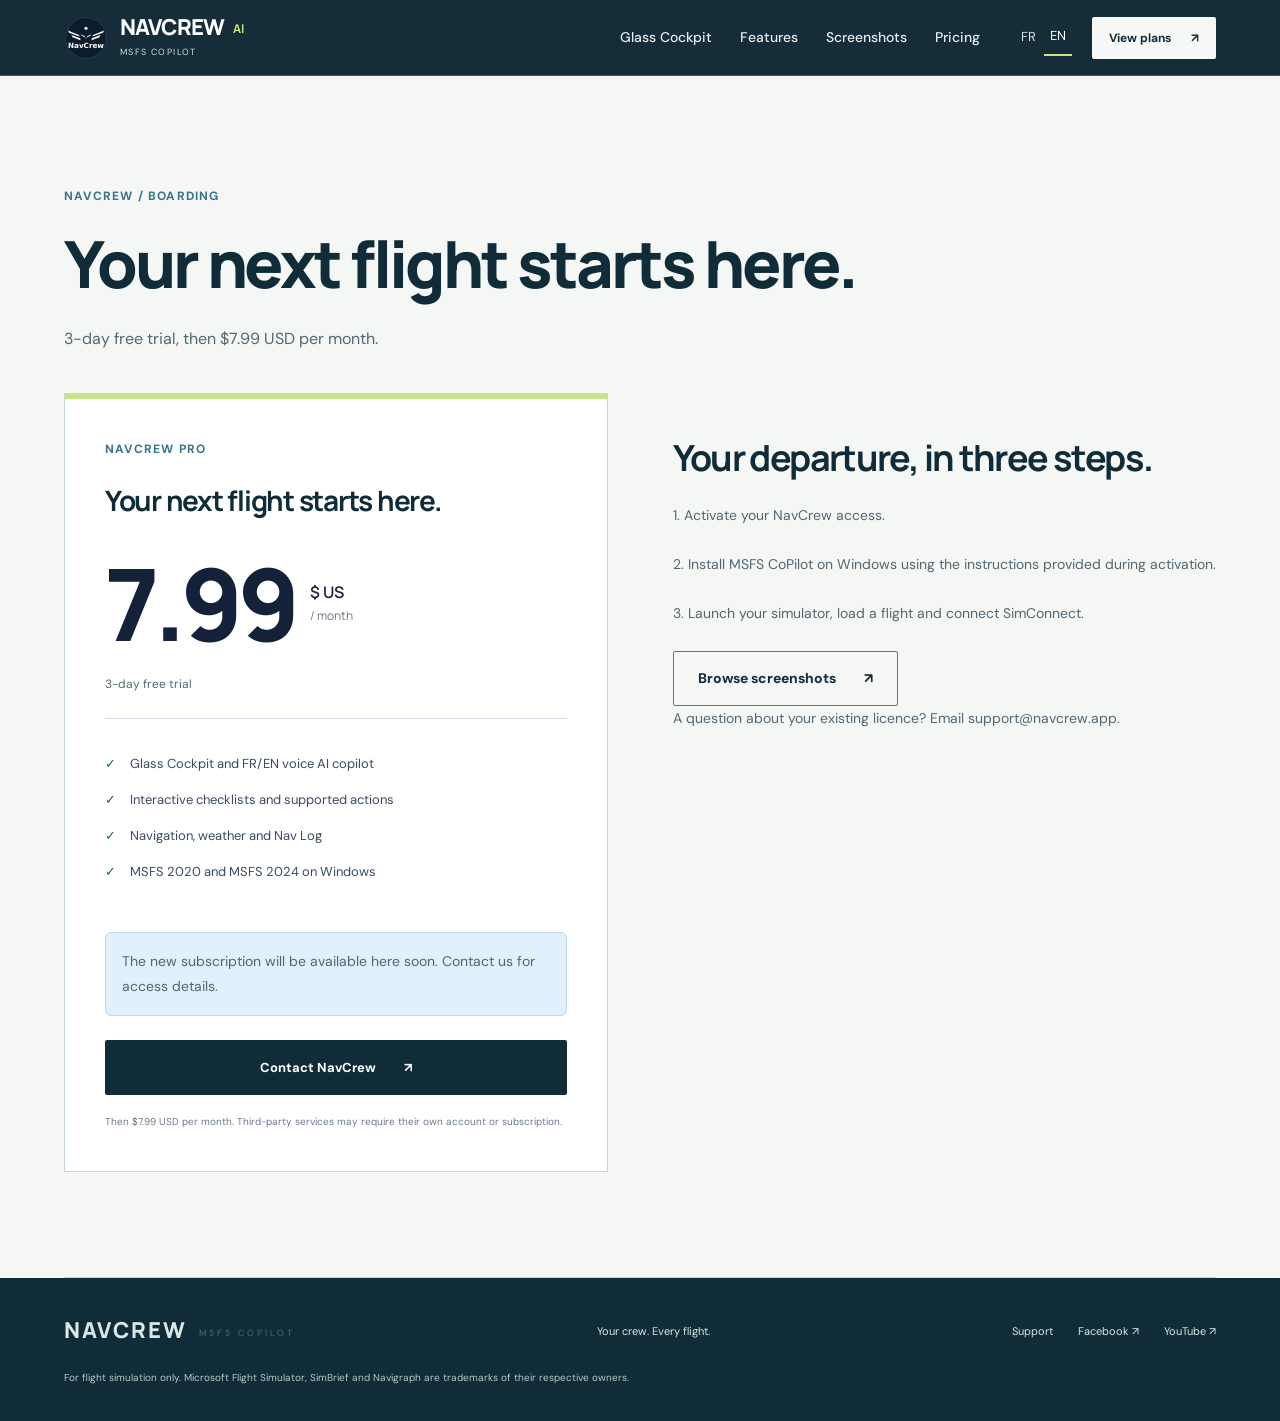
==== commit 0bbee7a4: "Refresh NavCrew site visuals while preserving content" ====
--- a/download.html
+++ b/download.html
@@ -1 +1,2 @@
-<!doctype html><html lang="fr"><head><meta charset="utf-8"><meta name="viewport" content="width=device-width, initial-scale=1"><title>NavCrew — Votre accès</title><meta name="description" content="NavCrew MSFS CoPilot : Glass Cockpit, copilote IA vocal FR/EN, SimConnect, checklists et navigation pour MSFS 2020/2024. 7,99 $ US/mois, 3 jours d’essai gratuit."><link rel="icon" href="favicon.ico"><link rel="apple-touch-icon" href="apple-touch-icon.png"><link rel="manifest" href="site.webmanifest"><meta name="theme-color" content="#080e18"><meta property="og:title" content="NavCrew — MSFS CoPilot"><meta property="og:description" content="Glass Cockpit · AI copilot FR/EN · MSFS 2020 / 2024 · $7.99 USD/month · 3-day free trial"><meta property="og:image" content="https://navcrew.app/og-image.png"><meta property="og:type" content="website"><meta property="og:url" content="https://navcrew.app/"><meta name="twitter:card" content="summary_large_image"><link rel="stylesheet" href="presentation.css"><link rel="stylesheet" href="art-direction.css"><script src="site.js" defer></script><script async src="https://www.googletagmanager.com/gtag/js?id=G-GPZQX5K71R"></script><script>window.dataLayer=window.dataLayer||[];function gtag(){dataLayer.push(arguments)}gtag('js',new Date());gtag('config','G-GPZQX5K71R');</script></head><body><a class="skip" href="#main"><span data-en="Skip to content">Aller au contenu</span></a><header><a class="brand" href="index.html" aria-label="NavCrew — accueil"><img src="navcrew-badge-round-name.svg" alt="" width="46" height="46"><span>NAVCREW <b class="brand-ai">AI</b><small>MSFS COPILOT</small></span></a><nav aria-label="Navigation"><a href="index.html#glass"><span data-en="Glass Cockpit">Glass Cockpit</span></a><a href="index.html#fonctions"><span data-en="Features">Fonctions</span></a><a href="index.html#captures"><span data-en="Screenshots">Captures</span></a><a href="index.html#tarifs"><span data-en="Pricing">Tarifs</span></a></nav><div class="nav-actions"><div class="languages" aria-label="Language"><button data-lang="fr" aria-pressed="true">FR</button><button data-lang="en" aria-pressed="false">EN</button></div><a class="button primary" href="index.html#tarifs"><span data-en="View plans">Découvrir l’offre</span> <span aria-hidden="true">↗</span></a></div></header><main id="main" class="download-page"><section><span class="eyebrow">NAVCREW / BOARDING</span><h1><span data-en="Your next flight starts here.">Votre prochain vol commence ici.</span></h1><p><span data-en="3-day free trial, then $7.99 USD per month.">3 jours d’essai gratuit, puis 7,99 $ US par mois.</span></p><div class="download-layout"><div class="price-card"><span class="eyebrow">NAVCREW PRO</span><h3><span data-en="Your next flight starts here.">Votre prochain vol commence ici.</span></h3><div class="price"><span data-en="7.99">7,99</span> <span>$ US <small>/ <span data-en="month">mois</span></small></span></div><p class="trial"><span data-en="3-day free trial">3 jours d’essai gratuit</span></p><ul><li><span data-en="Glass Cockpit and FR/EN voice AI copilot">Glass Cockpit et copilote IA vocal FR/EN</span></li><li><span data-en="Interactive checklists and supported actions">Checklists interactives et actions prises en charge</span></li><li><span data-en="Navigation, weather and Nav Log">Navigation, météo et Nav Log</span></li><li><span data-en="MSFS 2020 and MSFS 2024 on Windows">MSFS 2020 et MSFS 2024 sur Windows</span></li></ul><div id="checkout-area"><p class="checkout-pending"><span data-en="The new subscription will be available here soon. Contact us for access details.">Le nouvel abonnement sera disponible ici prochainement. Contactez-nous pour connaître les modalités d’accès.</span></p><a class="button primary" href="mailto:support@navcrew.app"><span data-en="Contact NavCrew">Contacter NavCrew</span> <span aria-hidden="true">↗</span></a></div><p><span data-en="Then $7.99 USD per month. Third-party services may require their own account or subscription.">Puis 7,99 $ US par mois. Les services tiers peuvent nécessiter leur propre compte ou abonnement.</span></p></div><div><h2><span data-en="Your departure, in three steps.">Votre départ, en trois étapes.</span></h2><p><span data-en="1. Activate your NavCrew access.">1. Activez votre accès NavCrew.</span></p><p><span data-en="2. Install MSFS CoPilot on Windows using the instructions provided during activation.">2. Installez MSFS CoPilot sur Windows avec les instructions fournies lors de l’activation.</span></p><p><span data-en="3. Launch your simulator, load a flight and connect SimConnect.">3. Lancez votre simulateur, chargez un vol et connectez SimConnect.</span></p><a class="button secondary" href="screenshots.html"><span data-en="Browse screenshots">Parcourir les captures</span> <span aria-hidden="true">↗</span></a><p><span data-en="A question about your existing licence? Email support@navcrew.app.">Une question sur votre licence existante ? Écrivez à support@navcrew.app.</span></p></div></div></section></main><footer><div class="brand">NAVCREW <small>MSFS COPILOT</small></div><div><span data-en="Your crew. Every flight.">Votre équipage. Chaque vol.</span></div><div class="footer-links"><a href="mailto:support@navcrew.app">Support</a><a href="https://www.facebook.com/profile.php?id=61586725481020">Facebook ↗</a><a href="https://www.youtube.com/@navcrewapp">YouTube ↗</a></div><p class="fine"><span data-en="For flight simulation only. Microsoft Flight Simulator, SimBrief and Navigraph are trademarks of their respective owners.">Pour la simulation de vol uniquement. Microsoft Flight Simulator, SimBrief et Navigraph sont des marques de leurs propriétaires respectifs.</span></p></footer></body></html>+<!doctype html><html lang="fr"><head><meta charset="utf-8"><meta name="viewport" content="width=device-width, initial-scale=1"><title>NavCrew — Votre accès</title><meta name="description" content="NavCrew MSFS CoPilot : Glass Cockpit, copilote IA vocal FR/EN, SimConnect, checklists et navigation pour MSFS 2020/2024. 7,99 $ US/mois, 3 jours d’essai gratuit."><link rel="icon" href="favicon.ico"><link rel="apple-touch-icon" href="apple-touch-icon.png"><link rel="manifest" href="site.webmanifest"><meta name="theme-color" content="#080e18"><meta property="og:title" content="NavCrew — MSFS CoPilot"><meta property="og:description" content="Glass Cockpit · AI copilot FR/EN · MSFS 2020 / 2024 · $7.99 USD/month · 3-day free trial"><meta property="og:image" content="https://navcrew.app/og-image.png"><meta property="og:type" content="website"><meta property="og:url" content="https://navcrew.app/"><meta name="twitter:card" content="summary_large_image"><link rel="stylesheet" href="presentation.css"><link rel="stylesheet" href="art-direction.css"><script src="site.js" defer></script><script async src="https://www.googletagmanager.com/gtag/js?id=G-GPZQX5K71R"></script><script>window.dataLayer=window.dataLayer||[];function gtag(){dataLayer.push(arguments)}gtag('js',new Date());gtag('config','G-GPZQX5K71R');</script><link rel="stylesheet" href="brand-refresh.css?v=1">
+</head><body><a class="skip" href="#main"><span data-en="Skip to content">Aller au contenu</span></a><header><a class="brand" href="index.html" aria-label="NavCrew — accueil"><img src="navcrew-badge-round-name.svg" alt="" width="46" height="46"><span>NAVCREW <b class="brand-ai">AI</b><small>MSFS COPILOT</small></span></a><nav aria-label="Navigation"><a href="index.html#glass"><span data-en="Glass Cockpit">Glass Cockpit</span></a><a href="index.html#fonctions"><span data-en="Features">Fonctions</span></a><a href="index.html#captures"><span data-en="Screenshots">Captures</span></a><a href="index.html#tarifs"><span data-en="Pricing">Tarifs</span></a></nav><div class="nav-actions"><div class="languages" aria-label="Language"><button data-lang="fr" aria-pressed="true">FR</button><button data-lang="en" aria-pressed="false">EN</button></div><a class="button primary" href="index.html#tarifs"><span data-en="View plans">Découvrir l’offre</span> <span aria-hidden="true">↗</span></a></div></header><main id="main" class="download-page"><section><span class="eyebrow">NAVCREW / BOARDING</span><h1><span data-en="Your next flight starts here.">Votre prochain vol commence ici.</span></h1><p><span data-en="3-day free trial, then $7.99 USD per month.">3 jours d’essai gratuit, puis 7,99 $ US par mois.</span></p><div class="download-layout"><div class="price-card"><span class="eyebrow">NAVCREW PRO</span><h3><span data-en="Your next flight starts here.">Votre prochain vol commence ici.</span></h3><div class="price"><span data-en="7.99">7,99</span> <span>$ US <small>/ <span data-en="month">mois</span></small></span></div><p class="trial"><span data-en="3-day free trial">3 jours d’essai gratuit</span></p><ul><li><span data-en="Glass Cockpit and FR/EN voice AI copilot">Glass Cockpit et copilote IA vocal FR/EN</span></li><li><span data-en="Interactive checklists and supported actions">Checklists interactives et actions prises en charge</span></li><li><span data-en="Navigation, weather and Nav Log">Navigation, météo et Nav Log</span></li><li><span data-en="MSFS 2020 and MSFS 2024 on Windows">MSFS 2020 et MSFS 2024 sur Windows</span></li></ul><div id="checkout-area"><p class="checkout-pending"><span data-en="The new subscription will be available here soon. Contact us for access details.">Le nouvel abonnement sera disponible ici prochainement. Contactez-nous pour connaître les modalités d’accès.</span></p><a class="button primary" href="mailto:support@navcrew.app"><span data-en="Contact NavCrew">Contacter NavCrew</span> <span aria-hidden="true">↗</span></a></div><p><span data-en="Then $7.99 USD per month. Third-party services may require their own account or subscription.">Puis 7,99 $ US par mois. Les services tiers peuvent nécessiter leur propre compte ou abonnement.</span></p></div><div><h2><span data-en="Your departure, in three steps.">Votre départ, en trois étapes.</span></h2><p><span data-en="1. Activate your NavCrew access.">1. Activez votre accès NavCrew.</span></p><p><span data-en="2. Install MSFS CoPilot on Windows using the instructions provided during activation.">2. Installez MSFS CoPilot sur Windows avec les instructions fournies lors de l’activation.</span></p><p><span data-en="3. Launch your simulator, load a flight and connect SimConnect.">3. Lancez votre simulateur, chargez un vol et connectez SimConnect.</span></p><a class="button secondary" href="screenshots.html"><span data-en="Browse screenshots">Parcourir les captures</span> <span aria-hidden="true">↗</span></a><p><span data-en="A question about your existing licence? Email support@navcrew.app.">Une question sur votre licence existante ? Écrivez à support@navcrew.app.</span></p></div></div></section></main><footer><div class="brand">NAVCREW <small>MSFS COPILOT</small></div><div><span data-en="Your crew. Every flight.">Votre équipage. Chaque vol.</span></div><div class="footer-links"><a href="mailto:support@navcrew.app">Support</a><a href="https://www.facebook.com/profile.php?id=61586725481020">Facebook ↗</a><a href="https://www.youtube.com/@navcrewapp">YouTube ↗</a></div><p class="fine"><span data-en="For flight simulation only. Microsoft Flight Simulator, SimBrief and Navigraph are trademarks of their respective owners.">Pour la simulation de vol uniquement. Microsoft Flight Simulator, SimBrief et Navigraph sont des marques de leurs propriétaires respectifs.</span></p></footer></body></html>
--- a/brand-refresh.css
+++ b/brand-refresh.css
@@ -0,0 +1,22 @@
+/* NavCrew visual refresh. All site content and the interactive aircraft remain intact. */
+:root{--bg:#f5f7f5;--panel:#fff;--line:#cbd5d5;--text:#102c38;--muted:#526772;--accent:#cde486;--gold:#cde486;--display:'Manrope',Arial,sans-serif}
+html{scroll-padding-top:88px}body{background:#f5f7f5;color:#102c38}p{color:#526772}::selection{background:#cde486;color:#102c38}a:focus-visible,button:focus-visible,summary:focus-visible{outline-color:#71952d}
+header{min-height:76px;padding-top:12px;padding-bottom:12px;background:#0c2530f5;border-bottom:1px solid #ffffff32;backdrop-filter:blur(18px)}header .brand{color:white;letter-spacing:-.6px}header .brand small{letter-spacing:1.4px;color:#d2e0df}header .brand-ai{color:#cde486;border:0;font-size:12px}header nav{color:#e5eeee;font-size:14px}header nav a:hover{color:#cde486}.languages button{color:#d3e1df;font-size:13px}.languages button[aria-pressed=true]{color:white;border-color:#cde486}.nav-actions .button{background:#f6f8f6;color:#102c38;border:0;border-radius:2px;font-size:12px;box-shadow:none}
+.button{border-radius:2px}.primary{background:#f6f8f6;color:#102c38;border:0;box-shadow:none}.primary:hover{background:#dcecae;color:#102c38;box-shadow:none}.text-link{color:#102c38;border-color:#102c38}.text-link:hover{color:#527215}
+main{max-width:1440px}section{border-color:#cbd5d5}h1,h2,h3{letter-spacing:-.045em}h2,h3{color:#102c38}.eyebrow{color:#39738a;font-size:12px;letter-spacing:1.2px}.status-dot{display:none}em{color:#cde486}
+/* Photo-led hero, with the existing bilingual copy and links. */
+.hero{position:relative;isolation:isolate;display:block;box-sizing:border-box;width:100vw;margin:0 0 0 calc(50% - 50vw);padding:65px max(5vw,calc((100vw - 1296px)/2)) 76px;min-height:760px;border:0;clip-path:none;color:#fff;background:linear-gradient(90deg,rgba(4,19,27,.91) 0%,rgba(4,19,27,.75) 34%,rgba(4,19,27,.22) 68%,rgba(4,19,27,.1) 100%),url('assets/navcrew-flight-hero.jpg') center 52%/cover no-repeat}
+.hero:before,.hero:after{display:none}.hero-copy,.hero-pitch{max-width:630px;position:relative;z-index:1}.hero-copy>.eyebrow{display:block;padding:0;border:0;background:none;color:#d5eda2;font-size:11px;letter-spacing:1.4px}.hero h1{font-size:clamp(58px,6vw,91px);line-height:1.02;letter-spacing:-.06em;margin:20px 0 14px;color:#fff}.hero h1 em{color:#d4e99b}.hero-copy>p{color:#e5eeec;font-size:18px;line-height:1.4}.hero-pitch{margin:30px 0 0;padding:0;border:0}.hero-pitch>.eyebrow{color:#d5eda2;font-size:11px}.hero-pitch h2{font-size:clamp(26px,2.2vw,34px);font-weight:650;color:white;margin:10px 0 13px;line-height:1.2}.hero-pitch>p{font-size:15px;line-height:1.55;color:#edf3f2;max-width:620px}.hero-buttons{margin:22px 0 10px;gap:13px}.hero-buttons>.primary{min-height:57px;padding:16px 23px;font-size:14px;font-weight:800;gap:18px}.hero-buttons>.text-link{color:#fff;border:0;font-size:13px}.hero .offer-line{font-size:12px!important;color:#e5eeec!important;line-height:1.5}
+/* The interactive 3D aircraft stays in place immediately after the hero. */
+.flight-scene{width:100vw;margin:0 0 0 calc(50% - 50vw);padding:68px max(4vw,calc((100vw - 1296px)/2)) 32px;background:#102c38;border:0}.flight-heading h2{color:#fff}.flight-kicker{color:#cde486}.flight-heading p{color:#d4e2e1}.flight-footer,#flight-status{color:#d1e0df}.flight-controls button{background:#ffffff10;color:#eff5f3;border-color:#ffffff50}.flight-controls button:hover{background:#ffffff20;border-color:#cde486}.flight-edition{color:#c5d7d6}
+/* Product UI takes a clean, framed position instead of another glowing card. */
+.product-showcase{margin:65px 0 0;border:0;border-radius:0;box-shadow:none;background:#102c38}.product-topline,.product-caption{background:#102c38;color:#d8e7e6;padding:16px 22px;font-size:11px}.product-topline>span{font-size:11px;letter-spacing:.7px}.product-topline a{font-size:12px;color:#fff}.product-image{padding:0;background:#102c38;overflow:hidden}.product-image img{width:100%;max-width:100%;height:auto}.product-caption strong{color:#fff;font-size:11px}.compat-strip{color:#102c38;border-color:#cbd5d5}.compat-strip strong{color:#102c38}
+.benefit-intro{margin:60px 0 0;padding:70px 5%;text-align:left;background:#fff;color:#102c38}.benefit-intro:before{display:none}.benefit-intro>.eyebrow{color:#39738a}.benefit-intro>h2,.benefit-promises h3{color:#102c38}.benefit-intro>p,.benefit-promises p{color:#526772}.benefit-promises,.benefit-promises>div{border-color:#cbd5d5}.promise-icon{color:#39738a}.story{border-color:#cbd5d5}.story-copy>.eyebrow{color:#39738a}.story-copy h2,.split-heading h2,.how h2{color:#102c38}.story-copy p{color:#526772}.ticks li{color:#2e4650}.ticks li:before{color:#658b2e}
+.voice-visual,.workflow-visual{background:#102c38;border:0;border-radius:0;box-shadow:none;color:#fff}.voice-visual:before{display:none}.voice-visual-top,.voice-visual-top>span:last-child,.voice-bottom,.workflow-visual>div span{color:#d9e7e6}.voice-message,.workflow-visual h3{color:#fff}.wave i{background:#cde486;box-shadow:none}.voice-bottom,.workflow-visual>div{border-color:#537078}.workflow-visual>div:last-of-type{background:#cde48624;border-color:#cde48680}.workflow-visual>div i{color:#cde486}.product-detail{border:0;border-radius:0;box-shadow:none}.detail-label{background:#102c38}
+.feature-list,.feature-list details,.faq details{border-color:#cbd5d5}.feature-list summary,.faq summary{color:#102c38}.feature-list summary>b{color:#39738a;border-color:#849ca0}.feature-list details[open] summary>b{color:#102c38;background:#cde486;border-color:#cde486}.feature-list details p,.faq p{color:#526772}.how:before{background:#e5ecea}.steps article,.requirements{border-color:#b8c9c8}.step-number{color:#39738a}.requirements,.requirements b{color:#3d5c66}.gallery-current,.shot{border:0;border-radius:0;background:#102c38}.gallery-footer,.shot>span{color:#526772}
+#tarifs:before{background:#e2ebe8}#tarifs .pricing-copy h2{color:#102c38}#tarifs .pricing-copy p{color:#526772}.price-card{border:1px solid #c6d5d2;border-radius:0;background:#fff;box-shadow:none}.price-card:before{background:#cde486}.price-card .eyebrow{color:#39738a}.plan-top>span{background:#e7f2c6;color:#405f14}.price-card .button{background:#102c38;color:#fff}.price-card .button:hover{background:#254957}.final-cta{background:#102c38;margin:0 -5.55%;padding:85px 5%;text-align:left}.final-cta:before{display:block;background-image:url('navcrew-final-cta-aircraft.png');background-repeat:no-repeat;background-size:72% auto;background-position:100% 54%;opacity:.48;inset:0;z-index:0;filter:saturate(.9) brightness(.85);mask-image:linear-gradient(90deg,transparent 0%,#000 48%);-webkit-mask-image:linear-gradient(90deg,transparent 0%,#000 48%)}.final-cta:after{display:block;background:linear-gradient(90deg,rgba(16,44,56,.96) 0%,rgba(16,44,56,.78) 45%,rgba(16,44,56,.24) 100%)}.final-cta h2{max-width:900px;color:#fff}.final-cta p{color:#d9e7e6}.final-cta .button{background:#f6f8f6;color:#102c38}footer{background:#102c38;color:#d9e7e6;border:0;max-width:none}footer a:hover{color:#cde486}.fine{color:#b5c9c9}
+/* Supporting pages use the same visual language without changing content. */
+.download-page h1,.download-layout h2{color:#102c38}.download-layout p{color:#526772}
+@media(max-width:850px){header{min-height:68px}header nav{border-color:#ffffff38}.hero{min-height:0;padding:55px 5% 68px;background-position:55% center}.hero h1{font-size:clamp(50px,7vw,72px)}.hero-pitch{margin-top:28px}.flight-scene{padding:48px 5% 25px}.benefit-intro{padding:60px 5%}}
+@media(max-width:620px){header{padding:11px 5%;gap:10px}.brand img{width:34px;height:34px}.nav-actions .button{font-size:11px;padding:9px 10px}.hero{padding:38px 5% 52px;min-height:0;background-image:linear-gradient(180deg,rgba(4,19,27,.79) 0%,rgba(4,19,27,.70) 47%,rgba(4,19,27,.60) 100%),url('assets/navcrew-flight-hero.jpg');background-position:53% center}.hero-copy>.eyebrow{font-size:10px}.hero h1{font-size:clamp(43px,11vw,58px);line-height:1.08;letter-spacing:-.05em;margin:16px 0}.hero h1 br{display:block}.hero-copy>p{font-size:16px}.hero-pitch{margin-top:25px}.hero-pitch>.eyebrow{display:none}.hero-pitch h2{font-size:25px}.hero-pitch>p{font-size:14px;line-height:1.5}.hero-buttons>.primary{width:100%;font-size:13px;min-height:54px;gap:12px}.hero-buttons>.text-link{font-size:13px}.hero .offer-line{font-size:12px!important}.flight-scene{padding:38px 4% 18px;margin-bottom:0}.flight-heading h2{font-size:28px}.product-showcase{margin-top:30px}.product-topline>span{font-size:10px}.product-topline a{font-size:11px}.benefit-intro{margin-top:25px;padding:45px 6%}.benefit-intro>h2{font-size:36px}.benefit-promises>div{border:0}.final-cta{padding:65px 6%}.final-cta:before{background-size:auto 100%;background-position:70% center;opacity:.36;mask-image:none;-webkit-mask-image:none}.final-cta:after{background:rgba(16,44,56,.58)}.final-cta h2{font-size:38px}.price-card .price{font-size:78px}}
+@media(prefers-reduced-motion:reduce){*{scroll-behavior:auto!important}}
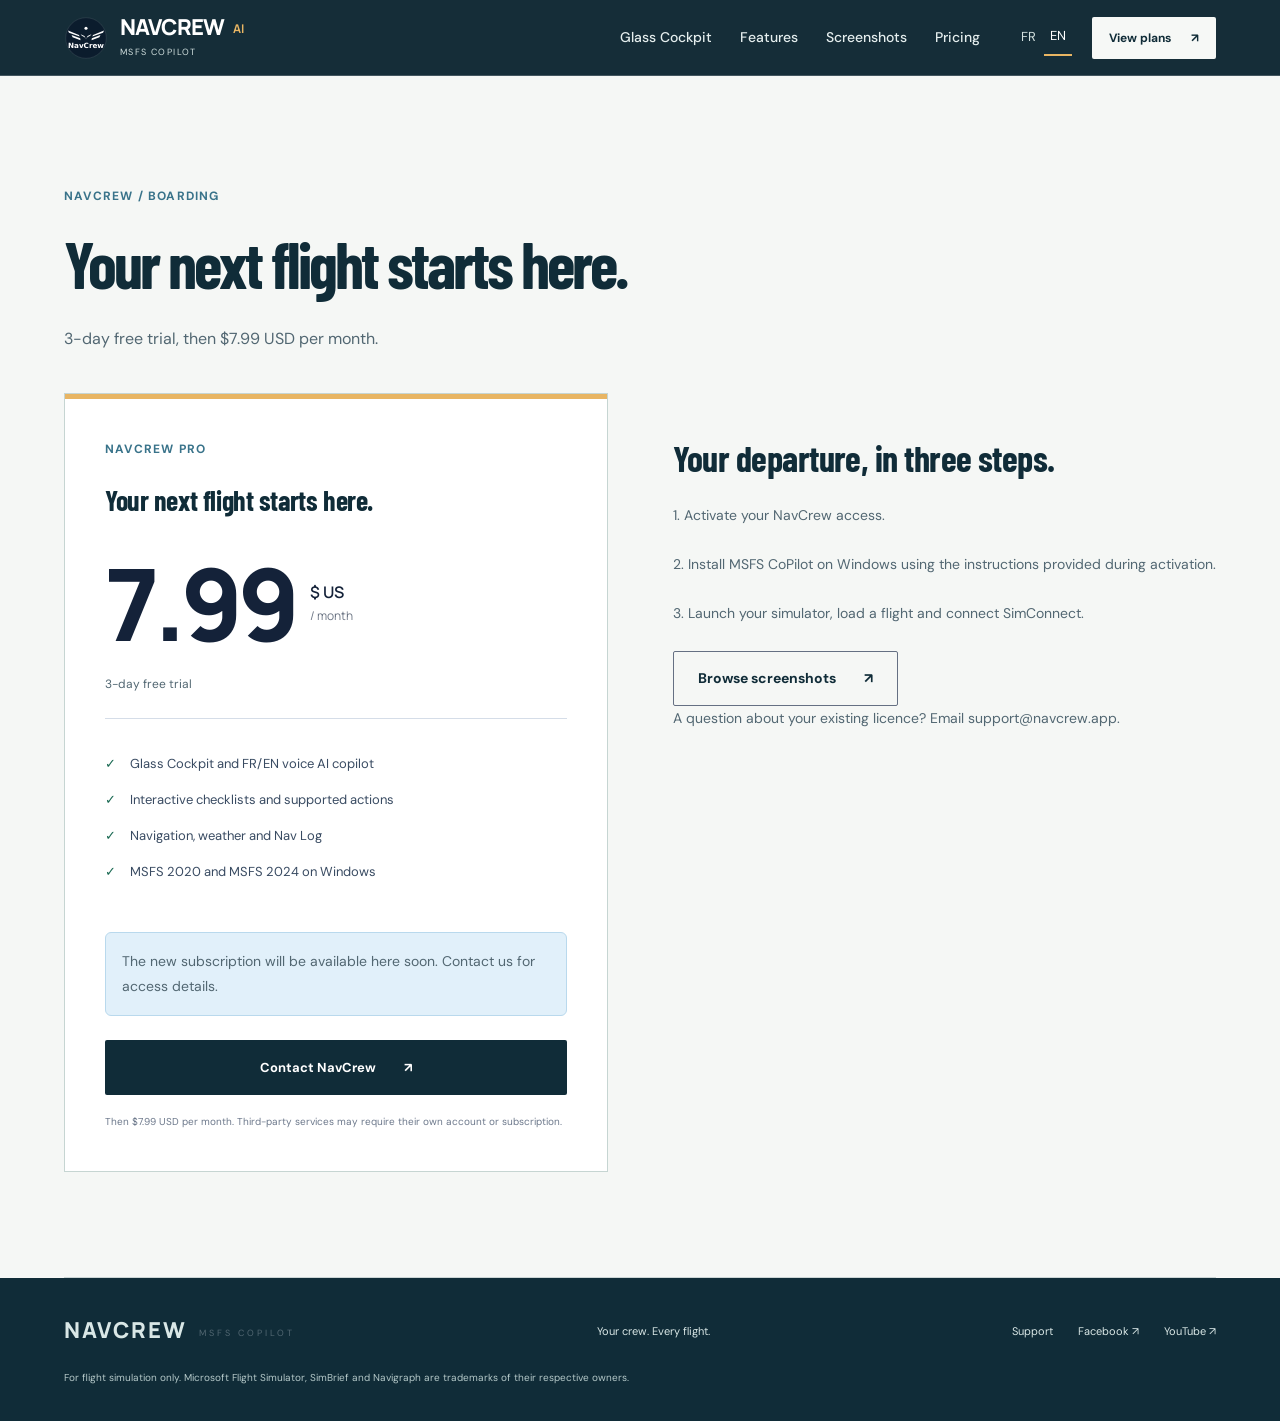
==== commit 28af1314: "Try Barlow Condensed headings and amber accent" ====
--- a/download.html
+++ b/download.html
@@ -1,2 +1,2 @@
-<!doctype html><html lang="fr"><head><meta charset="utf-8"><meta name="viewport" content="width=device-width, initial-scale=1"><title>NavCrew — Votre accès</title><meta name="description" content="NavCrew MSFS CoPilot : Glass Cockpit, copilote IA vocal FR/EN, SimConnect, checklists et navigation pour MSFS 2020/2024. 7,99 $ US/mois, 3 jours d’essai gratuit."><link rel="icon" href="favicon.ico"><link rel="apple-touch-icon" href="apple-touch-icon.png"><link rel="manifest" href="site.webmanifest"><meta name="theme-color" content="#080e18"><meta property="og:title" content="NavCrew — MSFS CoPilot"><meta property="og:description" content="Glass Cockpit · AI copilot FR/EN · MSFS 2020 / 2024 · $7.99 USD/month · 3-day free trial"><meta property="og:image" content="https://navcrew.app/og-image.png"><meta property="og:type" content="website"><meta property="og:url" content="https://navcrew.app/"><meta name="twitter:card" content="summary_large_image"><link rel="stylesheet" href="presentation.css"><link rel="stylesheet" href="art-direction.css"><script src="site.js" defer></script><script async src="https://www.googletagmanager.com/gtag/js?id=G-GPZQX5K71R"></script><script>window.dataLayer=window.dataLayer||[];function gtag(){dataLayer.push(arguments)}gtag('js',new Date());gtag('config','G-GPZQX5K71R');</script><link rel="stylesheet" href="brand-refresh.css?v=1">
+<!doctype html><html lang="fr"><head><meta charset="utf-8"><meta name="viewport" content="width=device-width, initial-scale=1"><title>NavCrew — Votre accès</title><meta name="description" content="NavCrew MSFS CoPilot : Glass Cockpit, copilote IA vocal FR/EN, SimConnect, checklists et navigation pour MSFS 2020/2024. 7,99 $ US/mois, 3 jours d’essai gratuit."><link rel="icon" href="favicon.ico"><link rel="apple-touch-icon" href="apple-touch-icon.png"><link rel="manifest" href="site.webmanifest"><meta name="theme-color" content="#080e18"><meta property="og:title" content="NavCrew — MSFS CoPilot"><meta property="og:description" content="Glass Cockpit · AI copilot FR/EN · MSFS 2020 / 2024 · $7.99 USD/month · 3-day free trial"><meta property="og:image" content="https://navcrew.app/og-image.png"><meta property="og:type" content="website"><meta property="og:url" content="https://navcrew.app/"><meta name="twitter:card" content="summary_large_image"><link rel="stylesheet" href="presentation.css"><link rel="stylesheet" href="art-direction.css"><script src="site.js" defer></script><script async src="https://www.googletagmanager.com/gtag/js?id=G-GPZQX5K71R"></script><script>window.dataLayer=window.dataLayer||[];function gtag(){dataLayer.push(arguments)}gtag('js',new Date());gtag('config','G-GPZQX5K71R');</script><link rel="stylesheet" href="brand-refresh.css?v=3">
 </head><body><a class="skip" href="#main"><span data-en="Skip to content">Aller au contenu</span></a><header><a class="brand" href="index.html" aria-label="NavCrew — accueil"><img src="navcrew-badge-round-name.svg" alt="" width="46" height="46"><span>NAVCREW <b class="brand-ai">AI</b><small>MSFS COPILOT</small></span></a><nav aria-label="Navigation"><a href="index.html#glass"><span data-en="Glass Cockpit">Glass Cockpit</span></a><a href="index.html#fonctions"><span data-en="Features">Fonctions</span></a><a href="index.html#captures"><span data-en="Screenshots">Captures</span></a><a href="index.html#tarifs"><span data-en="Pricing">Tarifs</span></a></nav><div class="nav-actions"><div class="languages" aria-label="Language"><button data-lang="fr" aria-pressed="true">FR</button><button data-lang="en" aria-pressed="false">EN</button></div><a class="button primary" href="index.html#tarifs"><span data-en="View plans">Découvrir l’offre</span> <span aria-hidden="true">↗</span></a></div></header><main id="main" class="download-page"><section><span class="eyebrow">NAVCREW / BOARDING</span><h1><span data-en="Your next flight starts here.">Votre prochain vol commence ici.</span></h1><p><span data-en="3-day free trial, then $7.99 USD per month.">3 jours d’essai gratuit, puis 7,99 $ US par mois.</span></p><div class="download-layout"><div class="price-card"><span class="eyebrow">NAVCREW PRO</span><h3><span data-en="Your next flight starts here.">Votre prochain vol commence ici.</span></h3><div class="price"><span data-en="7.99">7,99</span> <span>$ US <small>/ <span data-en="month">mois</span></small></span></div><p class="trial"><span data-en="3-day free trial">3 jours d’essai gratuit</span></p><ul><li><span data-en="Glass Cockpit and FR/EN voice AI copilot">Glass Cockpit et copilote IA vocal FR/EN</span></li><li><span data-en="Interactive checklists and supported actions">Checklists interactives et actions prises en charge</span></li><li><span data-en="Navigation, weather and Nav Log">Navigation, météo et Nav Log</span></li><li><span data-en="MSFS 2020 and MSFS 2024 on Windows">MSFS 2020 et MSFS 2024 sur Windows</span></li></ul><div id="checkout-area"><p class="checkout-pending"><span data-en="The new subscription will be available here soon. Contact us for access details.">Le nouvel abonnement sera disponible ici prochainement. Contactez-nous pour connaître les modalités d’accès.</span></p><a class="button primary" href="mailto:support@navcrew.app"><span data-en="Contact NavCrew">Contacter NavCrew</span> <span aria-hidden="true">↗</span></a></div><p><span data-en="Then $7.99 USD per month. Third-party services may require their own account or subscription.">Puis 7,99 $ US par mois. Les services tiers peuvent nécessiter leur propre compte ou abonnement.</span></p></div><div><h2><span data-en="Your departure, in three steps.">Votre départ, en trois étapes.</span></h2><p><span data-en="1. Activate your NavCrew access.">1. Activez votre accès NavCrew.</span></p><p><span data-en="2. Install MSFS CoPilot on Windows using the instructions provided during activation.">2. Installez MSFS CoPilot sur Windows avec les instructions fournies lors de l’activation.</span></p><p><span data-en="3. Launch your simulator, load a flight and connect SimConnect.">3. Lancez votre simulateur, chargez un vol et connectez SimConnect.</span></p><a class="button secondary" href="screenshots.html"><span data-en="Browse screenshots">Parcourir les captures</span> <span aria-hidden="true">↗</span></a><p><span data-en="A question about your existing licence? Email support@navcrew.app.">Une question sur votre licence existante ? Écrivez à support@navcrew.app.</span></p></div></div></section></main><footer><div class="brand">NAVCREW <small>MSFS COPILOT</small></div><div><span data-en="Your crew. Every flight.">Votre équipage. Chaque vol.</span></div><div class="footer-links"><a href="mailto:support@navcrew.app">Support</a><a href="https://www.facebook.com/profile.php?id=61586725481020">Facebook ↗</a><a href="https://www.youtube.com/@navcrewapp">YouTube ↗</a></div><p class="fine"><span data-en="For flight simulation only. Microsoft Flight Simulator, SimBrief and Navigraph are trademarks of their respective owners.">Pour la simulation de vol uniquement. Microsoft Flight Simulator, SimBrief et Navigraph sont des marques de leurs propriétaires respectifs.</span></p></footer></body></html>
--- a/brand-refresh.css
+++ b/brand-refresh.css
@@ -1,22 +1,30 @@
 /* NavCrew visual refresh. All site content and the interactive aircraft remain intact. */
-:root{--bg:#f5f7f5;--panel:#fff;--line:#cbd5d5;--text:#102c38;--muted:#526772;--accent:#cde486;--gold:#cde486;--display:'Manrope',Arial,sans-serif}
-html{scroll-padding-top:88px}body{background:#f5f7f5;color:#102c38}p{color:#526772}::selection{background:#cde486;color:#102c38}a:focus-visible,button:focus-visible,summary:focus-visible{outline-color:#71952d}
-header{min-height:76px;padding-top:12px;padding-bottom:12px;background:#0c2530f5;border-bottom:1px solid #ffffff32;backdrop-filter:blur(18px)}header .brand{color:white;letter-spacing:-.6px}header .brand small{letter-spacing:1.4px;color:#d2e0df}header .brand-ai{color:#cde486;border:0;font-size:12px}header nav{color:#e5eeee;font-size:14px}header nav a:hover{color:#cde486}.languages button{color:#d3e1df;font-size:13px}.languages button[aria-pressed=true]{color:white;border-color:#cde486}.nav-actions .button{background:#f6f8f6;color:#102c38;border:0;border-radius:2px;font-size:12px;box-shadow:none}
-.button{border-radius:2px}.primary{background:#f6f8f6;color:#102c38;border:0;box-shadow:none}.primary:hover{background:#dcecae;color:#102c38;box-shadow:none}.text-link{color:#102c38;border-color:#102c38}.text-link:hover{color:#527215}
-main{max-width:1440px}section{border-color:#cbd5d5}h1,h2,h3{letter-spacing:-.045em}h2,h3{color:#102c38}.eyebrow{color:#39738a;font-size:12px;letter-spacing:1.2px}.status-dot{display:none}em{color:#cde486}
+@import url("https://fonts.googleapis.com/css2?family=Barlow+Condensed:wght@600;700;800&display=swap");
+:root{--bg:#f5f7f5;--panel:#fff;--line:#cbd5d5;--text:#102c38;--muted:#526772;--accent:#e8b563;--gold:#e8b563;--display:'Manrope',Arial,sans-serif}
+html{scroll-padding-top:88px}body{background:#f5f7f5;color:#102c38}p{color:#526772}::selection{background:#e8b563;color:#102c38}a:focus-visible,button:focus-visible,summary:focus-visible{outline-color:#9b6323}
+header{min-height:76px;padding-top:12px;padding-bottom:12px;background:#0c2530f5;border-bottom:1px solid #ffffff32;backdrop-filter:blur(18px)}header .brand{color:white;letter-spacing:-.6px}header .brand small{letter-spacing:1.4px;color:#d2e0df}header .brand-ai{color:#e8b563;border:0;font-size:12px}header nav{color:#e5eeee;font-size:14px}header nav a:hover{color:#e8b563}.languages button{color:#d3e1df;font-size:13px}.languages button[aria-pressed=true]{color:white;border-color:#e8b563}.nav-actions .button{background:#f6f8f6;color:#102c38;border:0;border-radius:2px;font-size:12px;box-shadow:none}
+.button{border-radius:2px}.primary{background:#f6f8f6;color:#102c38;border:0;box-shadow:none}.primary:hover{background:#f5d7aa;color:#102c38;box-shadow:none}.text-link{color:#102c38;border-color:#102c38}.text-link:hover{color:#9b6323}
+main{max-width:1440px}section{border-color:#cbd5d5}h1,h2,h3{font-family:"Barlow Condensed",Arial,sans-serif;font-weight:700;letter-spacing:-.015em}h2,h3{color:#102c38}.eyebrow{color:#39738a;font-size:12px;letter-spacing:1.2px}.status-dot{display:none}em{color:#e8b563}
 /* Photo-led hero, with the existing bilingual copy and links. */
 .hero{position:relative;isolation:isolate;display:block;box-sizing:border-box;width:100vw;margin:0 0 0 calc(50% - 50vw);padding:65px max(5vw,calc((100vw - 1296px)/2)) 76px;min-height:760px;border:0;clip-path:none;color:#fff;background:linear-gradient(90deg,rgba(4,19,27,.91) 0%,rgba(4,19,27,.75) 34%,rgba(4,19,27,.22) 68%,rgba(4,19,27,.1) 100%),url('assets/navcrew-flight-hero.jpg') center 52%/cover no-repeat}
-.hero:before,.hero:after{display:none}.hero-copy,.hero-pitch{max-width:630px;position:relative;z-index:1}.hero-copy>.eyebrow{display:block;padding:0;border:0;background:none;color:#d5eda2;font-size:11px;letter-spacing:1.4px}.hero h1{font-size:clamp(58px,6vw,91px);line-height:1.02;letter-spacing:-.06em;margin:20px 0 14px;color:#fff}.hero h1 em{color:#d4e99b}.hero-copy>p{color:#e5eeec;font-size:18px;line-height:1.4}.hero-pitch{margin:30px 0 0;padding:0;border:0}.hero-pitch>.eyebrow{color:#d5eda2;font-size:11px}.hero-pitch h2{font-size:clamp(26px,2.2vw,34px);font-weight:650;color:white;margin:10px 0 13px;line-height:1.2}.hero-pitch>p{font-size:15px;line-height:1.55;color:#edf3f2;max-width:620px}.hero-buttons{margin:22px 0 10px;gap:13px}.hero-buttons>.primary{min-height:57px;padding:16px 23px;font-size:14px;font-weight:800;gap:18px}.hero-buttons>.text-link{color:#fff;border:0;font-size:13px}.hero .offer-line{font-size:12px!important;color:#e5eeec!important;line-height:1.5}
+.hero:before,.hero:after{display:none}.hero-copy,.hero-pitch{max-width:630px;position:relative;z-index:1}.hero-copy>.eyebrow{display:block;padding:0;border:0;background:none;color:#e8b563;font-size:11px;letter-spacing:1.4px}.hero h1{font-size:clamp(58px,6vw,91px);line-height:1.02;letter-spacing:-.06em;margin:20px 0 14px;color:#fff}.hero h1 em{color:#e8b563}.hero-copy>p{color:#e5eeec;font-size:18px;line-height:1.4}.hero-pitch{margin:30px 0 0;padding:0;border:0}.hero-pitch>.eyebrow{color:#e8b563;font-size:11px}.hero-pitch h2{font-size:clamp(26px,2.2vw,34px);font-weight:650;color:white;margin:10px 0 13px;line-height:1.2}.hero-pitch>p{font-size:15px;line-height:1.55;color:#edf3f2;max-width:620px}.hero-buttons{margin:22px 0 10px;gap:13px}.hero-buttons>.primary{min-height:57px;padding:16px 23px;font-size:14px;font-weight:800;gap:18px}.hero-buttons>.text-link{color:#fff;border:0;font-size:13px}.hero .offer-line{font-size:12px!important;color:#e5eeec!important;line-height:1.5}
 /* The interactive 3D aircraft stays in place immediately after the hero. */
-.flight-scene{width:100vw;margin:0 0 0 calc(50% - 50vw);padding:68px max(4vw,calc((100vw - 1296px)/2)) 32px;background:#102c38;border:0}.flight-heading h2{color:#fff}.flight-kicker{color:#cde486}.flight-heading p{color:#d4e2e1}.flight-footer,#flight-status{color:#d1e0df}.flight-controls button{background:#ffffff10;color:#eff5f3;border-color:#ffffff50}.flight-controls button:hover{background:#ffffff20;border-color:#cde486}.flight-edition{color:#c5d7d6}
+.flight-scene{width:100vw;margin:0 0 0 calc(50% - 50vw);padding:68px max(4vw,calc((100vw - 1296px)/2)) 32px;background:#102c38;border:0}.flight-heading h2{color:#fff}.flight-kicker{color:#e8b563}.flight-heading p{color:#d4e2e1}.flight-footer,#flight-status{color:#d1e0df}.flight-controls button{background:#ffffff10;color:#eff5f3;border-color:#ffffff50}.flight-controls button:hover{background:#ffffff20;border-color:#e8b563}.flight-edition{color:#c5d7d6}
 /* Product UI takes a clean, framed position instead of another glowing card. */
 .product-showcase{margin:65px 0 0;border:0;border-radius:0;box-shadow:none;background:#102c38}.product-topline,.product-caption{background:#102c38;color:#d8e7e6;padding:16px 22px;font-size:11px}.product-topline>span{font-size:11px;letter-spacing:.7px}.product-topline a{font-size:12px;color:#fff}.product-image{padding:0;background:#102c38;overflow:hidden}.product-image img{width:100%;max-width:100%;height:auto}.product-caption strong{color:#fff;font-size:11px}.compat-strip{color:#102c38;border-color:#cbd5d5}.compat-strip strong{color:#102c38}
-.benefit-intro{margin:60px 0 0;padding:70px 5%;text-align:left;background:#fff;color:#102c38}.benefit-intro:before{display:none}.benefit-intro>.eyebrow{color:#39738a}.benefit-intro>h2,.benefit-promises h3{color:#102c38}.benefit-intro>p,.benefit-promises p{color:#526772}.benefit-promises,.benefit-promises>div{border-color:#cbd5d5}.promise-icon{color:#39738a}.story{border-color:#cbd5d5}.story-copy>.eyebrow{color:#39738a}.story-copy h2,.split-heading h2,.how h2{color:#102c38}.story-copy p{color:#526772}.ticks li{color:#2e4650}.ticks li:before{color:#658b2e}
-.voice-visual,.workflow-visual{background:#102c38;border:0;border-radius:0;box-shadow:none;color:#fff}.voice-visual:before{display:none}.voice-visual-top,.voice-visual-top>span:last-child,.voice-bottom,.workflow-visual>div span{color:#d9e7e6}.voice-message,.workflow-visual h3{color:#fff}.wave i{background:#cde486;box-shadow:none}.voice-bottom,.workflow-visual>div{border-color:#537078}.workflow-visual>div:last-of-type{background:#cde48624;border-color:#cde48680}.workflow-visual>div i{color:#cde486}.product-detail{border:0;border-radius:0;box-shadow:none}.detail-label{background:#102c38}
-.feature-list,.feature-list details,.faq details{border-color:#cbd5d5}.feature-list summary,.faq summary{color:#102c38}.feature-list summary>b{color:#39738a;border-color:#849ca0}.feature-list details[open] summary>b{color:#102c38;background:#cde486;border-color:#cde486}.feature-list details p,.faq p{color:#526772}.how:before{background:#e5ecea}.steps article,.requirements{border-color:#b8c9c8}.step-number{color:#39738a}.requirements,.requirements b{color:#3d5c66}.gallery-current,.shot{border:0;border-radius:0;background:#102c38}.gallery-footer,.shot>span{color:#526772}
-#tarifs:before{background:#e2ebe8}#tarifs .pricing-copy h2{color:#102c38}#tarifs .pricing-copy p{color:#526772}.price-card{border:1px solid #c6d5d2;border-radius:0;background:#fff;box-shadow:none}.price-card:before{background:#cde486}.price-card .eyebrow{color:#39738a}.plan-top>span{background:#e7f2c6;color:#405f14}.price-card .button{background:#102c38;color:#fff}.price-card .button:hover{background:#254957}.final-cta{background:#102c38;margin:0 -5.55%;padding:85px 5%;text-align:left}.final-cta:before{display:block;background-image:url('navcrew-final-cta-aircraft.png');background-repeat:no-repeat;background-size:72% auto;background-position:100% 54%;opacity:.48;inset:0;z-index:0;filter:saturate(.9) brightness(.85);mask-image:linear-gradient(90deg,transparent 0%,#000 48%);-webkit-mask-image:linear-gradient(90deg,transparent 0%,#000 48%)}.final-cta:after{display:block;background:linear-gradient(90deg,rgba(16,44,56,.96) 0%,rgba(16,44,56,.78) 45%,rgba(16,44,56,.24) 100%)}.final-cta h2{max-width:900px;color:#fff}.final-cta p{color:#d9e7e6}.final-cta .button{background:#f6f8f6;color:#102c38}footer{background:#102c38;color:#d9e7e6;border:0;max-width:none}footer a:hover{color:#cde486}.fine{color:#b5c9c9}
+.benefit-intro{margin:60px 0 0;padding:70px 5%;text-align:left;background:#fff;color:#102c38}.benefit-intro:before{display:none}.benefit-intro>.eyebrow{color:#39738a}.benefit-intro>h2,.benefit-promises h3{color:#102c38}.benefit-intro>p,.benefit-promises p{color:#526772}.benefit-promises,.benefit-promises>div{border-color:#cbd5d5}.promise-icon{color:#39738a}.story{border-color:#cbd5d5}.story-copy>.eyebrow{color:#39738a}.story-copy h2,.split-heading h2,.how h2{color:#102c38}.story-copy p{color:#526772}.ticks li{color:#2e4650}.ticks li:before{color:#9b6323}
+.voice-visual,.workflow-visual{background:#102c38;border:0;border-radius:0;box-shadow:none;color:#fff}.voice-visual:before{display:none}.voice-visual-top,.voice-visual-top>span:last-child,.voice-bottom,.workflow-visual>div span{color:#d9e7e6}.voice-message,.workflow-visual h3{color:#fff}.wave i{background:#e8b563;box-shadow:none}.voice-bottom,.workflow-visual>div{border-color:#537078}.workflow-visual>div:last-of-type{background:#e8b56324;border-color:#e8b56380}.workflow-visual>div i{color:#e8b563}.product-detail{border:0;border-radius:0;box-shadow:none}.detail-label{background:#102c38}
+.feature-list,.feature-list details,.faq details{border-color:#cbd5d5}.feature-list summary,.faq summary{color:#102c38}.feature-list summary>b{color:#39738a;border-color:#849ca0}.feature-list details[open] summary>b{color:#102c38;background:#e8b563;border-color:#e8b563}.feature-list details p,.faq p{color:#526772}.how:before{background:#e5ecea}.steps article,.requirements{border-color:#b8c9c8}.step-number{color:#39738a}.requirements,.requirements b{color:#3d5c66}.gallery-current,.shot{border:0;border-radius:0;background:#102c38}.gallery-footer,.shot>span{color:#526772}
+#tarifs:before{background:#e2ebe8}#tarifs .pricing-copy h2{color:#102c38}#tarifs .pricing-copy p{color:#526772}.price-card{border:1px solid #c6d5d2;border-radius:0;background:#fff;box-shadow:none}.price-card:before{background:#e8b563}.price-card .eyebrow{color:#39738a}.plan-top>span{background:#f8ead4;color:#75430c}.price-card .button{background:#102c38;color:#fff}.price-card .button:hover{background:#254957}.final-cta{background:#102c38;margin:0 -5.55%;padding:85px 5%;text-align:left}.final-cta:before{display:block;background-image:url('navcrew-final-cta-aircraft.png');background-repeat:no-repeat;background-size:72% auto;background-position:100% 54%;opacity:.48;inset:0;z-index:0;filter:saturate(.9) brightness(.85);mask-image:linear-gradient(90deg,transparent 0%,#000 48%);-webkit-mask-image:linear-gradient(90deg,transparent 0%,#000 48%)}.final-cta:after{display:block;background:linear-gradient(90deg,rgba(16,44,56,.96) 0%,rgba(16,44,56,.78) 45%,rgba(16,44,56,.24) 100%)}.final-cta h2{max-width:900px;color:#fff}.final-cta p{color:#d9e7e6}.final-cta .button{background:#f6f8f6;color:#102c38}footer{background:#102c38;color:#d9e7e6;border:0;max-width:none}footer a:hover{color:#e8b563}.fine{color:#b5c9c9}
 /* Supporting pages use the same visual language without changing content. */
 .download-page h1,.download-layout h2{color:#102c38}.download-layout p{color:#526772}
 @media(max-width:850px){header{min-height:68px}header nav{border-color:#ffffff38}.hero{min-height:0;padding:55px 5% 68px;background-position:55% center}.hero h1{font-size:clamp(50px,7vw,72px)}.hero-pitch{margin-top:28px}.flight-scene{padding:48px 5% 25px}.benefit-intro{padding:60px 5%}}
 @media(max-width:620px){header{padding:11px 5%;gap:10px}.brand img{width:34px;height:34px}.nav-actions .button{font-size:11px;padding:9px 10px}.hero{padding:38px 5% 52px;min-height:0;background-image:linear-gradient(180deg,rgba(4,19,27,.79) 0%,rgba(4,19,27,.70) 47%,rgba(4,19,27,.60) 100%),url('assets/navcrew-flight-hero.jpg');background-position:53% center}.hero-copy>.eyebrow{font-size:10px}.hero h1{font-size:clamp(43px,11vw,58px);line-height:1.08;letter-spacing:-.05em;margin:16px 0}.hero h1 br{display:block}.hero-copy>p{font-size:16px}.hero-pitch{margin-top:25px}.hero-pitch>.eyebrow{display:none}.hero-pitch h2{font-size:25px}.hero-pitch>p{font-size:14px;line-height:1.5}.hero-buttons>.primary{width:100%;font-size:13px;min-height:54px;gap:12px}.hero-buttons>.text-link{font-size:13px}.hero .offer-line{font-size:12px!important}.flight-scene{padding:38px 4% 18px;margin-bottom:0}.flight-heading h2{font-size:28px}.product-showcase{margin-top:30px}.product-topline>span{font-size:10px}.product-topline a{font-size:11px}.benefit-intro{margin-top:25px;padding:45px 6%}.benefit-intro>h2{font-size:36px}.benefit-promises>div{border:0}.final-cta{padding:65px 6%}.final-cta:before{background-size:auto 100%;background-position:70% center;opacity:.36;mask-image:none;-webkit-mask-image:none}.final-cta:after{background:rgba(16,44,56,.58)}.final-cta h2{font-size:38px}.price-card .price{font-size:78px}}
 @media(prefers-reduced-motion:reduce){*{scroll-behavior:auto!important}}
+/* Keep emphasized headings legible on the light sections. */
+main section:not(.hero):not(.flight-scene):not(.final-cta) h2 em,
+main section:not(.hero):not(.flight-scene):not(.final-cta) h3 em{color:#39738a}
+
+/* Font trial: headings only; navigation, paragraphs and controls retain the current fonts. */
+.hero h1{font-size:clamp(68px,7.2vw,105px);letter-spacing:-.02em}
+@media(max-width:620px){.hero h1{font-size:clamp(55px,13vw,72px)}}
